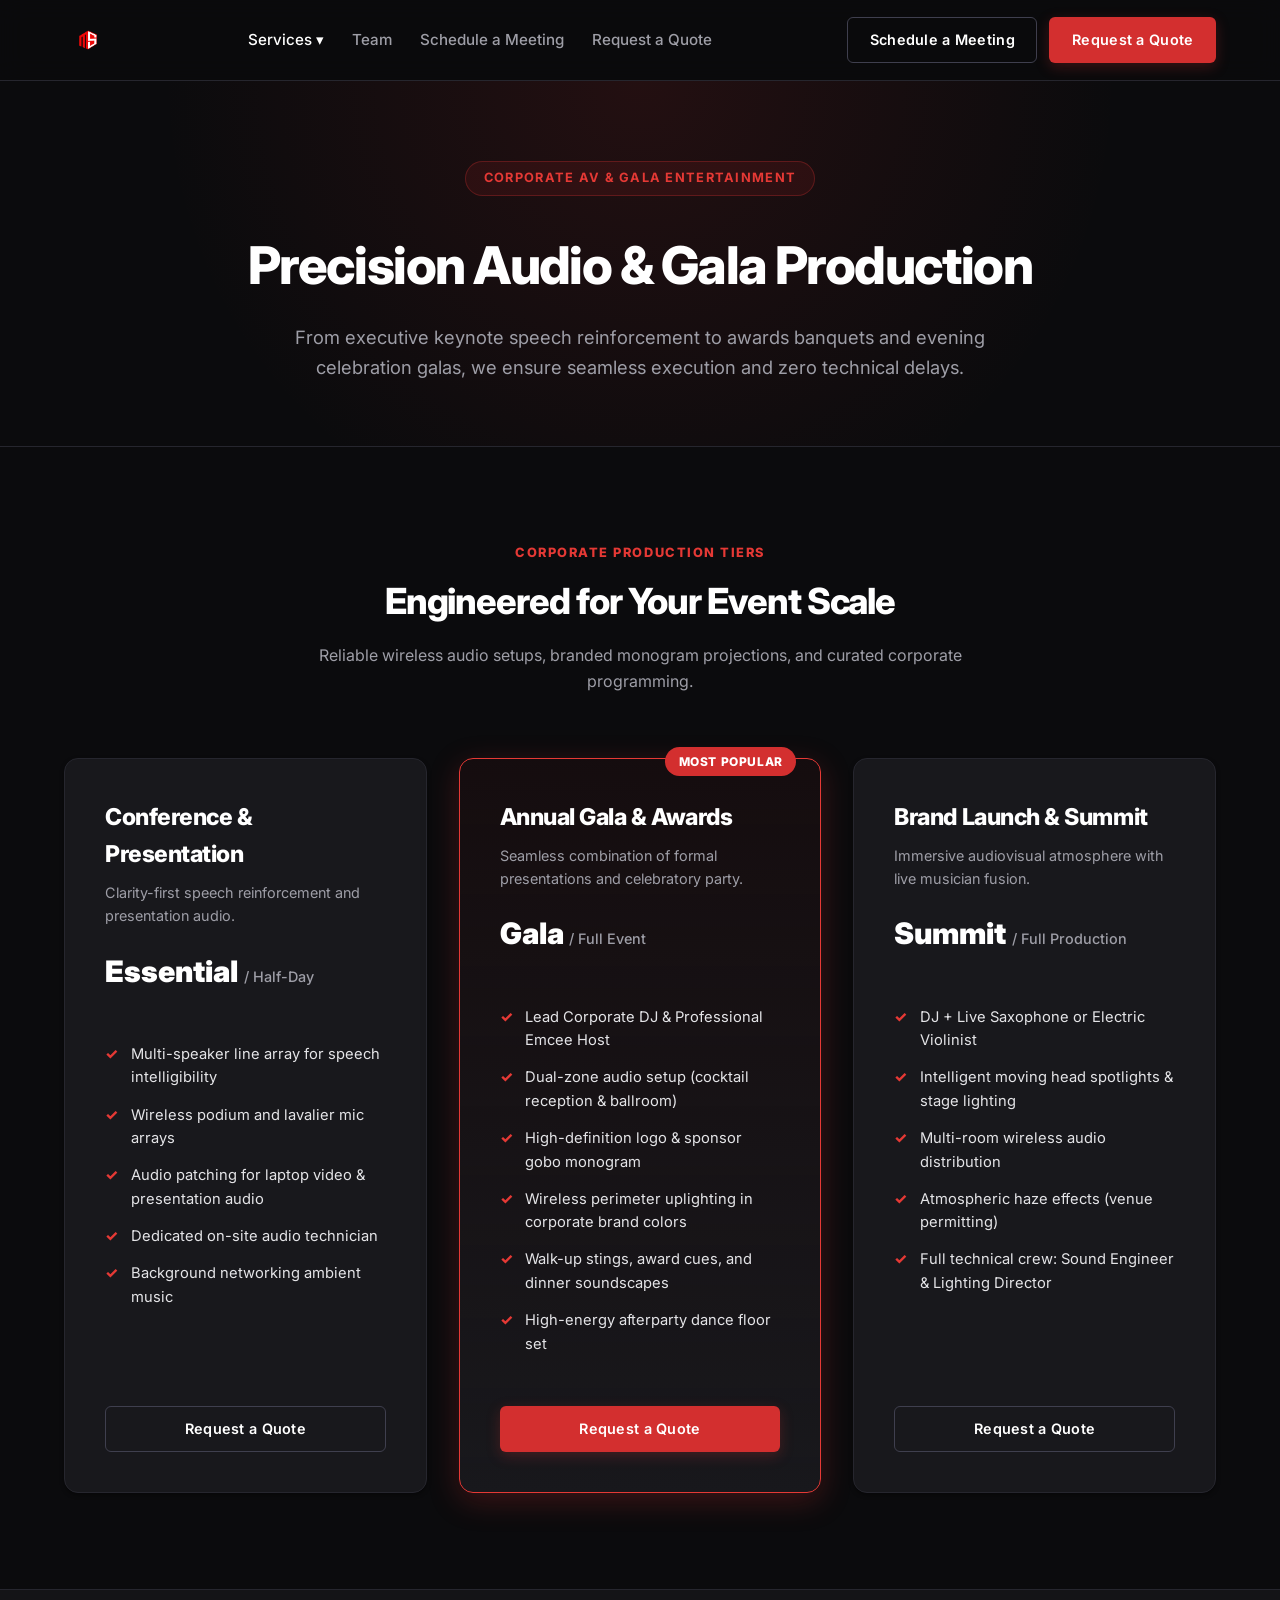
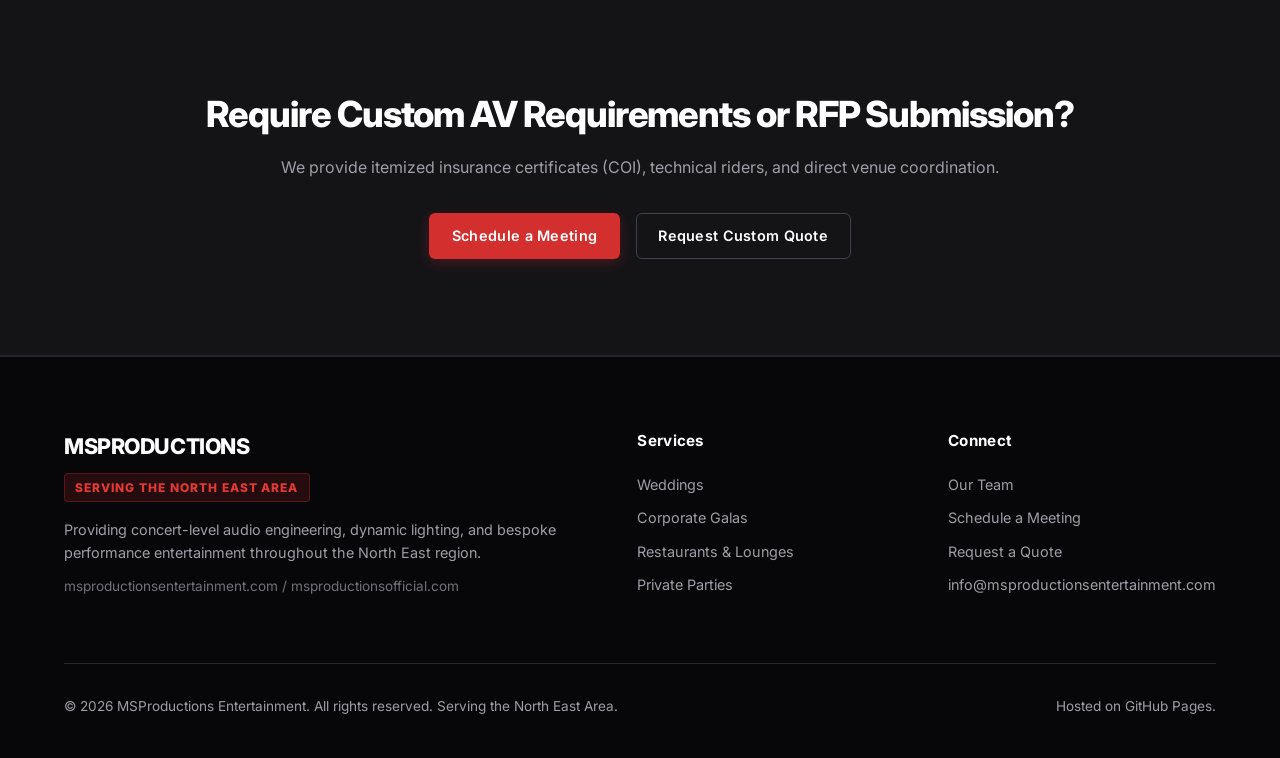
==== corporate.html @ e0e17f8e "Creating files and folders, with initial layout" ====
﻿<!DOCTYPE html>
<html lang="en">
<head>
  <meta charset="UTF-8">
  <meta name="viewport" content="width=device-width, initial-scale=1.0">
  <title>Corporate Galas & AV Production | MSProductions</title>
  <meta name="description" content="Concert audio engineering, podium speech reinforcement, and gala entertainment across the North East area.">
  <link rel="stylesheet" href="styles.css">
  <link rel="icon" type="image/png" href="assets/logoMS.png">
</head>
<body>

  <!-- Global Header -->
  <header class="site-header">
    <div class="container header-container">
      <a href="index.html" class="logo-link">
        <img src="assets/logoMS.png" alt="MSProductions Logo" class="logo-img" onerror="this.style.display='none'; this.nextElementSibling.style.display='inline-block';">
        <span style="display:none; font-weight:900; font-size: 1.35rem; letter-spacing:-0.03em;">MS<span class="accent-text">PRODUCTIONS</span></span>
      </a>

      <button class="mobile-toggle" id="mobile-toggle" aria-label="Toggle navigation">
        <span></span>
        <span></span>
        <span></span>
      </button>

      <ul class="nav-menu" id="nav-menu">
        <li class="nav-item has-dropdown">
          <a href="#" class="nav-link active">Services ▾</a>
          <ul class="dropdown-menu">
            <li><a href="weddings.html">Weddings</a></li>
            <li><a href="corporate.html">Corporate Galas</a></li>
            <li><a href="restaurants.html">Restaurants & Venues</a></li>
            <li><a href="parties.html">Private Parties</a></li>
          </ul>
        </li>
        <li class="nav-item"><a href="team.html" class="nav-link">Team</a></li>
        <li class="nav-item"><a href="schedule.html" class="nav-link">Schedule a Meeting</a></li>
        <li class="nav-item"><a href="quote.html" class="nav-link">Request a Quote</a></li>
      </ul>

      <div class="header-actions">
        <a href="schedule.html" class="btn btn-outline">Schedule a Meeting</a>
        <a href="quote.html" class="btn btn-primary">Request a Quote</a>
      </div>
    </div>
  </header>

  <main>
    <!-- Page Hero -->
    <section class="page-hero">
      <div class="container">
        <span class="hero-tagline">Corporate AV & Gala Entertainment</span>
        <h1 class="page-hero-title">Precision Audio & <span class="highlight">Gala Production</span></h1>
        <p class="page-hero-desc">From executive keynote speech reinforcement to awards banquets and evening celebration galas, we ensure seamless execution and zero technical delays.</p>
      </div>
    </section>

    <!-- Packages Grid -->
    <section class="section">
      <div class="container">
        <div class="section-header">
          <div class="section-subtitle">Corporate Production Tiers</div>
          <h2 class="section-title">Engineered for Your Event Scale</h2>
          <p class="section-desc">Reliable wireless audio setups, branded monogram projections, and curated corporate programming.</p>
        </div>

        <div class="pricing-grid">
          <!-- Package 1 -->
          <div class="pricing-card">
            <div class="pricing-header">
              <h3 class="package-name">Conference & Presentation</h3>
              <p class="package-desc">Clarity-first speech reinforcement and presentation audio.</p>
              <div class="package-price">Essential <span>/ Half-Day</span></div>
            </div>
            <ul class="package-features">
              <li>Multi-speaker line array for speech intelligibility</li>
              <li>Wireless podium and lavalier mic arrays</li>
              <li>Audio patching for laptop video & presentation audio</li>
              <li>Dedicated on-site audio technician</li>
              <li>Background networking ambient music</li>
            </ul>
            <a href="quote.html?package=corporate-conference" class="btn btn-outline btn-block">Request a Quote</a>
          </div>

          <!-- Package 2: Featured -->
          <div class="pricing-card featured">
            <div class="badge-featured">Most Popular</div>
            <div class="pricing-header">
              <h3 class="package-name">Annual Gala & Awards</h3>
              <p class="package-desc">Seamless combination of formal presentations and celebratory party.</p>
              <div class="package-price">Gala <span>/ Full Event</span></div>
            </div>
            <ul class="package-features">
              <li>Lead Corporate DJ & Professional Emcee Host</li>
              <li>Dual-zone audio setup (cocktail reception & ballroom)</li>
              <li>High-definition logo & sponsor gobo monogram</li>
              <li>Wireless perimeter uplighting in corporate brand colors</li>
              <li>Walk-up stings, award cues, and dinner soundscapes</li>
              <li>High-energy afterparty dance floor set</li>
            </ul>
            <a href="quote.html?package=corporate-gala" class="btn btn-primary btn-block">Request a Quote</a>
          </div>

          <!-- Package 3 -->
          <div class="pricing-card">
            <div class="pricing-header">
              <h3 class="package-name">Brand Launch & Summit</h3>
              <p class="package-desc">Immersive audiovisual atmosphere with live musician fusion.</p>
              <div class="package-price">Summit <span>/ Full Production</span></div>
            </div>
            <ul class="package-features">
              <li>DJ + Live Saxophone or Electric Violinist</li>
              <li>Intelligent moving head spotlights & stage lighting</li>
              <li>Multi-room wireless audio distribution</li>
              <li>Atmospheric haze effects (venue permitting)</li>
              <li>Full technical crew: Sound Engineer & Lighting Director</li>
            </ul>
            <a href="quote.html?package=corporate-summit" class="btn btn-outline btn-block">Request a Quote</a>
          </div>
        </div>
      </div>
    </section>

    <!-- Bottom CTA -->
    <section class="section section-alt" style="text-align: center;">
      <div class="container">
        <h2 class="section-title">Require Custom AV Requirements or RFP Submission?</h2>
        <p class="section-desc" style="margin-bottom: 2rem;">We provide itemized insurance certificates (COI), technical riders, and direct venue coordination.</p>
        <a href="schedule.html" class="btn btn-primary" style="margin-right: 0.75rem;">Schedule a Meeting</a>
        <a href="quote.html" class="btn btn-outline">Request Custom Quote</a>
      </div>
    </section>
  </main>

  <!-- Global Footer -->
  <footer class="site-footer">
    <div class="container">
      <div class="footer-grid">
        <div class="footer-brand">
          <h3>MSPRODUCTIONS</h3>
          <span class="region-tag">Serving the North East Area</span>
          <p>Providing concert-level audio engineering, dynamic lighting, and bespoke performance entertainment throughout the North East region.</p>
          <p style="margin-top: 0.75rem; font-size: 0.85rem; color: #71717a;">msproductionsentertainment.com / msproductionsofficial.com</p>
        </div>
        <div class="footer-col">
          <h4>Services</h4>
          <ul class="footer-links">
            <li><a href="weddings.html">Weddings</a></li>
            <li><a href="corporate.html">Corporate Galas</a></li>
            <li><a href="restaurants.html">Restaurants & Lounges</a></li>
            <li><a href="parties.html">Private Parties</a></li>
          </ul>
        </div>
        <div class="footer-col">
          <h4>Connect</h4>
          <ul class="footer-links">
            <li><a href="team.html">Our Team</a></li>
            <li><a href="schedule.html">Schedule a Meeting</a></li>
            <li><a href="quote.html">Request a Quote</a></li>
            <li><a href="mailto:info@msproductionsentertainment.com">info@msproductionsentertainment.com</a></li>
          </ul>
        </div>
      </div>
      <div class="footer-bottom">
        <p>&copy; <span id="current-year"></span> MSProductions Entertainment. All rights reserved. Serving the North East Area.</p>
        <p>Hosted on GitHub Pages.</p>
      </div>
    </div>
  </footer>

  <script src="main.js"></script>
</body>
</html>
---- styles.css ----
﻿@import url('https://fonts.googleapis.com/css2?family=Inter:wght@300;400;500;600;700;800;900&display=swap');

:root {
  --font-main: 'Inter', -apple-system, BlinkMacSystemFont, 'Segoe UI', Roboto, 'Helvetica Neue', Arial, sans-serif;
  --bg-color: #0b0b0d;
  --bg-surface: #141417;
  --bg-surface-alt: #1a1a20;
  --bg-card: #18181c;
  --border-color: #26262e;
  --border-color-hover: #3f3f4e;
  
  --text-main: #ffffff;
  --text-muted: #9e9ea7;
  --text-dim: #71717a;

  --red-primary: #d32f2f;
  --red-hover: #b71c1c;
  --red-accent: #e53935;
  --red-glow: rgba(211, 47, 47, 0.25);

  --shadow-sm: 0 2px 4px rgba(0, 0, 0, 0.4);
  --shadow-md: 0 4px 12px rgba(0, 0, 0, 0.5);
  --shadow-lg: 0 12px 30px rgba(0, 0, 0, 0.7);

  --radius-sm: 6px;
  --radius-md: 10px;
  --radius-lg: 14px;
  --max-width: 1200px;
  --transition: all 0.2s cubic-bezier(0.16, 1, 0.3, 1);
}

* {
  box-sizing: border-box;
  margin: 0;
  padding: 0;
}

body {
  font-family: var(--font-main);
  background-color: var(--bg-color);
  color: var(--text-main);
  line-height: 1.6;
  -webkit-font-smoothing: antialiased;
  min-height: 100vh;
  display: flex;
  flex-direction: column;
}

main {
  flex: 1;
}

a {
  color: inherit;
  text-decoration: none;
}

img {
  max-width: 100%;
  display: block;
}

.container {
  max-width: var(--max-width);
  margin: 0 auto;
  padding: 0 1.5rem;
}

/* Header & Nav */
.site-header {
  position: sticky;
  top: 0;
  z-index: 1000;
  background-color: rgba(11, 11, 13, 0.92);
  backdrop-filter: blur(12px);
  border-bottom: 1px solid var(--border-color);
}

.header-container {
  display: flex;
  align-items: center;
  justify-content: space-between;
  height: 80px;
}

.logo-link {
  display: flex;
  align-items: center;
  gap: 0.75rem;
  font-weight: 800;
  font-size: 1.25rem;
  letter-spacing: -0.03em;
  color: #ffffff;
}

.logo-link .accent-text {
  color: var(--red-accent);
}

.logo-img {
  height: 48px;
  width: auto;
  object-fit: contain;
}

.nav-menu {
  display: flex;
  align-items: center;
  gap: 1.75rem;
  list-style: none;
}

.nav-item {
  position: relative;
}

.nav-link {
  font-weight: 500;
  font-size: 0.95rem;
  color: var(--text-muted);
  transition: var(--transition);
  display: inline-flex;
  align-items: center;
  gap: 0.3rem;
  padding: 0.5rem 0;
}

.nav-link:hover,
.nav-link.active {
  color: #ffffff;
}

/* Dropdown */
.dropdown-menu {
  display: none;
  position: absolute;
  top: 100%;
  left: 0;
  min-width: 230px;
  background-color: var(--bg-surface);
  border: 1px solid var(--border-color);
  border-radius: var(--radius-sm);
  box-shadow: var(--shadow-lg);
  list-style: none;
  padding: 0.5rem 0;
  z-index: 1100;
}

.dropdown-menu li a {
  display: block;
  padding: 0.65rem 1.25rem;
  color: var(--text-muted);
  font-size: 0.9rem;
  font-weight: 500;
  transition: var(--transition);
}

.dropdown-menu li a:hover {
  background-color: var(--bg-surface-alt);
  color: #ffffff;
  padding-left: 1.5rem;
}

.nav-item.has-dropdown:hover .dropdown-menu {
  display: block;
}

.header-actions {
  display: flex;
  align-items: center;
  gap: 0.75rem;
}

/* Buttons */
.btn {
  display: inline-flex;
  align-items: center;
  justify-content: center;
  font-weight: 600;
  font-size: 0.9rem;
  letter-spacing: 0.02em;
  padding: 0.65rem 1.35rem;
  border-radius: var(--radius-sm);
  transition: var(--transition);
  cursor: pointer;
  border: 1px solid transparent;
  white-space: nowrap;
}

.btn-primary {
  background-color: var(--red-primary);
  color: #ffffff;
  box-shadow: 0 4px 14px var(--red-glow);
}

.btn-primary:hover {
  background-color: var(--red-hover);
  box-shadow: 0 6px 20px rgba(211, 47, 47, 0.4);
  transform: translateY(-1px);
}

.btn-outline {
  border-color: var(--border-color-hover);
  color: #ffffff;
  background-color: transparent;
}

.btn-outline:hover {
  border-color: #ffffff;
  background-color: rgba(255, 255, 255, 0.05);
}

.btn-block {
  width: 100%;
}

.mobile-toggle {
  display: none;
  background: none;
  border: none;
  cursor: pointer;
  padding: 0.5rem;
}

.mobile-toggle span {
  display: block;
  width: 24px;
  height: 2px;
  background-color: #ffffff;
  margin: 5px 0;
  transition: var(--transition);
}

/* Hero Section */
.hero {
  padding: 6.5rem 0 5.5rem;
  text-align: center;
  position: relative;
  background: radial-gradient(circle at center top, rgba(211, 47, 47, 0.15) 0%, transparent 70%);
  border-bottom: 1px solid var(--border-color);
}

.hero-tagline {
  display: inline-block;
  font-size: 0.8rem;
  font-weight: 700;
  text-transform: uppercase;
  letter-spacing: 0.1em;
  color: var(--red-accent);
  background-color: rgba(211, 47, 47, 0.1);
  padding: 0.4rem 1.1rem;
  border-radius: 9999px;
  border: 1px solid rgba(211, 47, 47, 0.3);
  margin-bottom: 1.75rem;
}

.hero-title {
  font-size: clamp(2.5rem, 5.5vw, 4rem);
  font-weight: 900;
  line-height: 1.1;
  letter-spacing: -0.04em;
  max-width: 950px;
  margin: 0 auto 1.5rem;
}

.hero-title .highlight {
  color: var(--red-accent);
}

.hero-description {
  max-width: 700px;
  margin: 0 auto 2.5rem;
  font-size: 1.15rem;
  color: var(--text-muted);
}

.hero-actions {
  display: flex;
  justify-content: center;
  gap: 1.25rem;
}

/* Page Banner */
.page-hero {
  padding: 5rem 0 4rem;
  text-align: center;
  border-bottom: 1px solid var(--border-color);
  background: radial-gradient(circle at center top, rgba(211, 47, 47, 0.12) 0%, transparent 65%);
}

.page-hero-title {
  font-size: clamp(2.25rem, 4.5vw, 3.25rem);
  font-weight: 800;
  letter-spacing: -0.03em;
  margin-bottom: 1rem;
}

.page-hero-desc {
  max-width: 700px;
  margin: 0 auto;
  font-size: 1.15rem;
  color: var(--text-muted);
}

/* Section Common */
.section {
  padding: 6rem 0;
}

.section-alt {
  background-color: var(--bg-surface);
  border-top: 1px solid var(--border-color);
  border-bottom: 1px solid var(--border-color);
}

.section-header {
  text-align: center;
  max-width: 680px;
  margin: 0 auto 4rem;
}

.section-subtitle {
  font-size: 0.8rem;
  font-weight: 800;
  text-transform: uppercase;
  letter-spacing: 0.12em;
  color: var(--red-accent);
  margin-bottom: 0.6rem;
}

.section-title {
  font-size: 2.25rem;
  font-weight: 800;
  letter-spacing: -0.03em;
  margin-bottom: 0.75rem;
}

.section-desc {
  color: var(--text-muted);
  font-size: 1rem;
}

/* Event Service Grid (Cards) */
.services-grid {
  display: grid;
  grid-template-columns: repeat(auto-fit, minmax(280px, 1fr));
  gap: 2rem;
}

.service-card {
  background: var(--bg-card);
  border: 1px solid var(--border-color);
  border-radius: var(--radius-lg);
  overflow: hidden;
  box-shadow: var(--shadow-sm);
  transition: var(--transition);
  display: flex;
  flex-direction: column;
}

.service-card:hover {
  transform: translateY(-6px);
  border-color: var(--red-accent);
  box-shadow: 0 10px 25px rgba(211, 47, 47, 0.2);
}

.service-img-wrapper {
  position: relative;
  width: 100%;
  height: 220px;
  background-color: #1a1a22;
  overflow: hidden;
}

.service-img {
  width: 100%;
  height: 100%;
  object-fit: cover;
  transition: transform 0.5s ease;
  filter: brightness(0.9);
}

.service-card:hover .service-img {
  transform: scale(1.06);
  filter: brightness(1.05);
}

.service-content {
  padding: 1.75rem;
  display: flex;
  flex-direction: column;
  flex-grow: 1;
}

.service-title {
  font-size: 1.25rem;
  font-weight: 700;
  margin-bottom: 0.5rem;
  display: flex;
  align-items: center;
  justify-content: space-between;
}

.service-title .arrow {
  color: var(--red-accent);
  font-size: 1.1rem;
  transition: transform 0.2s;
}

.service-card:hover .service-title .arrow {
  transform: translateX(4px);
}

.service-desc {
  color: var(--text-muted);
  font-size: 0.92rem;
  line-height: 1.55;
}

/* Overview / Capabilities 5-Pillar Grid */
.capabilities-grid {
  display: grid;
  grid-template-columns: repeat(auto-fit, minmax(220px, 1fr));
  gap: 1.5rem;
}

.capability-card {
  background: var(--bg-card);
  border: 1px solid var(--border-color);
  border-radius: var(--radius-md);
  padding: 2rem 1.5rem;
  transition: var(--transition);
}

.capability-card:hover {
  border-color: var(--border-color-hover);
  background: var(--bg-surface-alt);
}

.capability-icon {
  width: 46px;
  height: 46px;
  border-radius: var(--radius-sm);
  background: rgba(211, 47, 47, 0.12);
  border: 1px solid rgba(211, 47, 47, 0.3);
  color: var(--red-accent);
  display: flex;
  align-items: center;
  justify-content: center;
  margin-bottom: 1.25rem;
  font-size: 1.3rem;
}

.capability-title {
  font-size: 1.15rem;
  font-weight: 700;
  margin-bottom: 0.5rem;
}

.capability-desc {
  color: var(--text-muted);
  font-size: 0.88rem;
  line-height: 1.5;
}

/* Package Pricing Cards */
.pricing-grid {
  display: grid;
  grid-template-columns: repeat(auto-fit, minmax(320px, 1fr));
  gap: 2rem;
  align-items: stretch;
}

.pricing-card {
  background: var(--bg-card);
  border: 1px solid var(--border-color);
  border-radius: var(--radius-lg);
  padding: 2.5rem;
  box-shadow: var(--shadow-sm);
  display: flex;
  flex-direction: column;
  position: relative;
  transition: var(--transition);
}

.pricing-card:hover {
  box-shadow: var(--shadow-md);
  border-color: var(--border-color-hover);
}

.pricing-card.featured {
  border-color: var(--red-accent);
  box-shadow: 0 8px 30px rgba(211, 47, 47, 0.25);
  background: linear-gradient(180deg, rgba(211, 47, 47, 0.05) 0%, var(--bg-card) 100%);
}

.badge-featured {
  position: absolute;
  top: -12px;
  right: 24px;
  background-color: var(--red-primary);
  color: #fff;
  font-size: 0.75rem;
  font-weight: 800;
  letter-spacing: 0.05em;
  padding: 0.3rem 0.85rem;
  border-radius: 9999px;
  text-transform: uppercase;
}

.pricing-header {
  margin-bottom: 1.75rem;
}

.package-name {
  font-size: 1.45rem;
  font-weight: 800;
  letter-spacing: -0.02em;
  margin-bottom: 0.5rem;
}

.package-desc {
  color: var(--text-muted);
  font-size: 0.9rem;
}

.package-price {
  font-size: 1.85rem;
  font-weight: 900;
  margin: 1.25rem 0;
  display: flex;
  align-items: baseline;
  color: #ffffff;
}

.package-price span {
  font-size: 0.9rem;
  font-weight: 500;
  color: var(--text-muted);
  margin-left: 0.35rem;
}

.package-features {
  list-style: none;
  margin-bottom: 2.25rem;
  flex-grow: 1;
}

.package-features li {
  position: relative;
  padding-left: 1.6rem;
  margin-bottom: 0.85rem;
  font-size: 0.92rem;
  color: #e4e4e7;
}

.package-features li::before {
  content: "✓";
  position: absolute;
  left: 0;
  color: var(--red-accent);
  font-weight: 800;
}

/* Team Grid */
.team-grid {
  display: grid;
  grid-template-columns: repeat(auto-fit, minmax(260px, 1fr));
  gap: 2rem;
}

.team-card {
  background: var(--bg-card);
  border: 1px solid var(--border-color);
  border-radius: var(--radius-lg);
  overflow: hidden;
  box-shadow: var(--shadow-sm);
  transition: var(--transition);
}

.team-card:hover {
  transform: translateY(-5px);
  border-color: var(--red-accent);
}

.team-photo-wrap {
  width: 100%;
  height: 280px;
  background-color: #1a1a22;
  overflow: hidden;
}

.team-photo {
  width: 100%;
  height: 100%;
  object-fit: cover;
  filter: grayscale(20%);
  transition: transform 0.4s ease, filter 0.4s ease;
}

.team-card:hover .team-photo {
  filter: grayscale(0%);
  transform: scale(1.04);
}

.team-info {
  padding: 1.5rem;
}

.team-name {
  font-size: 1.2rem;
  font-weight: 800;
  letter-spacing: -0.02em;
  margin-bottom: 0.25rem;
}

.team-role {
  color: var(--red-accent);
  font-size: 0.85rem;
  font-weight: 700;
  text-transform: uppercase;
  letter-spacing: 0.05em;
  margin-bottom: 0.75rem;
}

.team-bio {
  color: var(--text-muted);
  font-size: 0.88rem;
  line-height: 1.5;
}

/* Quote Form Container */
.form-container {
  max-width: 740px;
  margin: 0 auto;
  background: var(--bg-card);
  border: 1px solid var(--border-color);
  border-radius: var(--radius-lg);
  padding: 2.75rem;
  box-shadow: var(--shadow-lg);
}

.form-grid {
  display: grid;
  grid-template-columns: repeat(2, 1fr);
  gap: 1.25rem;
}

.form-group {
  display: flex;
  flex-direction: column;
}

.form-group.full-width {
  grid-column: span 2;
}

.form-label {
  font-size: 0.85rem;
  font-weight: 600;
  margin-bottom: 0.4rem;
  color: #e4e4e7;
}

.form-input,
.form-select,
.form-textarea {
  width: 100%;
  padding: 0.75rem 0.95rem;
  border: 1px solid var(--border-color);
  border-radius: var(--radius-sm);
  font-family: inherit;
  font-size: 0.95rem;
  color: #ffffff;
  background-color: var(--bg-surface);
  transition: var(--transition);
}

.form-input:focus,
.form-select:focus,
.form-textarea:focus {
  outline: none;
  border-color: var(--red-accent);
  box-shadow: 0 0 0 3px rgba(211, 47, 47, 0.2);
}

.form-textarea {
  resize: vertical;
  min-height: 120px;
}

.form-error {
  display: none;
  margin-top: 0.4rem;
  font-size: 0.82rem;
  color: #f87171;
}

.form-error.visible {
  display: block;
}

.form-status {
  display: none;
  margin-top: 1.25rem;
  padding: 0.85rem 1rem;
  border-radius: var(--radius-sm);
  font-size: 0.92rem;
  text-align: center;
}

.form-status.success {
  display: block;
  background-color: rgba(34, 197, 94, 0.15);
  border: 1px solid rgba(34, 197, 94, 0.3);
  color: #4ade80;
}

.form-status.error {
  display: block;
  background-color: rgba(239, 68, 68, 0.15);
  border: 1px solid rgba(239, 68, 68, 0.3);
  color: #f87171;
}

/* Calendar Schedule Iframe Wrapper */
.calendar-wrapper {
  max-width: 950px;
  margin: 0 auto;
  background: var(--bg-card);
  border: 1px solid var(--border-color);
  border-radius: var(--radius-lg);
  overflow: hidden;
  box-shadow: var(--shadow-lg);
  min-height: 720px;
}

.calendar-iframe {
  width: 100%;
  height: 720px;
  border: 0;
  background-color: #ffffff;
}

/* Footer */
.site-footer {
  background-color: #070709;
  border-top: 1px solid var(--border-color);
  color: var(--text-muted);
  padding: 4.5rem 0 2.5rem;
  font-size: 0.9rem;
  margin-top: auto;
}

.footer-grid {
  display: grid;
  grid-template-columns: 2fr 1fr 1fr;
  gap: 3rem;
  margin-bottom: 3.5rem;
}

.footer-brand h3 {
  color: #ffffff;
  font-size: 1.35rem;
  font-weight: 800;
  letter-spacing: -0.02em;
  margin-bottom: 0.6rem;
}

.region-tag {
  display: inline-block;
  background: rgba(211, 47, 47, 0.15);
  color: var(--red-accent);
  border: 1px solid rgba(211, 47, 47, 0.3);
  font-size: 0.75rem;
  font-weight: 800;
  padding: 0.25rem 0.65rem;
  border-radius: 4px;
  text-transform: uppercase;
  margin-bottom: 1rem;
  letter-spacing: 0.08em;
}

.footer-col h4 {
  color: #ffffff;
  font-size: 0.95rem;
  font-weight: 700;
  letter-spacing: 0.02em;
  margin-bottom: 1.25rem;
}

.footer-links {
  list-style: none;
}

.footer-links li {
  margin-bottom: 0.65rem;
}

.footer-links a:hover {
  color: #ffffff;
}

.footer-bottom {
  border-top: 1px solid var(--border-color);
  padding-top: 2rem;
  display: flex;
  justify-content: space-between;
  align-items: center;
  flex-wrap: wrap;
  gap: 1rem;
  font-size: 0.85rem;
}

/* Responsive */
@media (max-width: 860px) {
  .nav-menu {
    display: none;
    position: absolute;
    top: 80px;
    left: 0;
    width: 100%;
    background-color: var(--bg-surface);
    flex-direction: column;
    padding: 1.5rem;
    border-bottom: 1px solid var(--border-color);
    box-shadow: var(--shadow-lg);
    gap: 1rem;
    align-items: flex-start;
  }

  .nav-menu.active {
    display: flex;
  }

  .dropdown-menu {
    position: static;
    box-shadow: none;
    border: none;
    padding-left: 1rem;
    display: block;
    background: transparent;
  }

  .mobile-toggle {
    display: block;
  }

  .header-actions .btn-outline {
    display: none;
  }

  .form-grid {
    grid-template-columns: 1fr;
  }

  .form-group.full-width {
    grid-column: span 1;
  }

  .footer-grid {
    grid-template-columns: 1fr;
    gap: 2rem;
  }
}
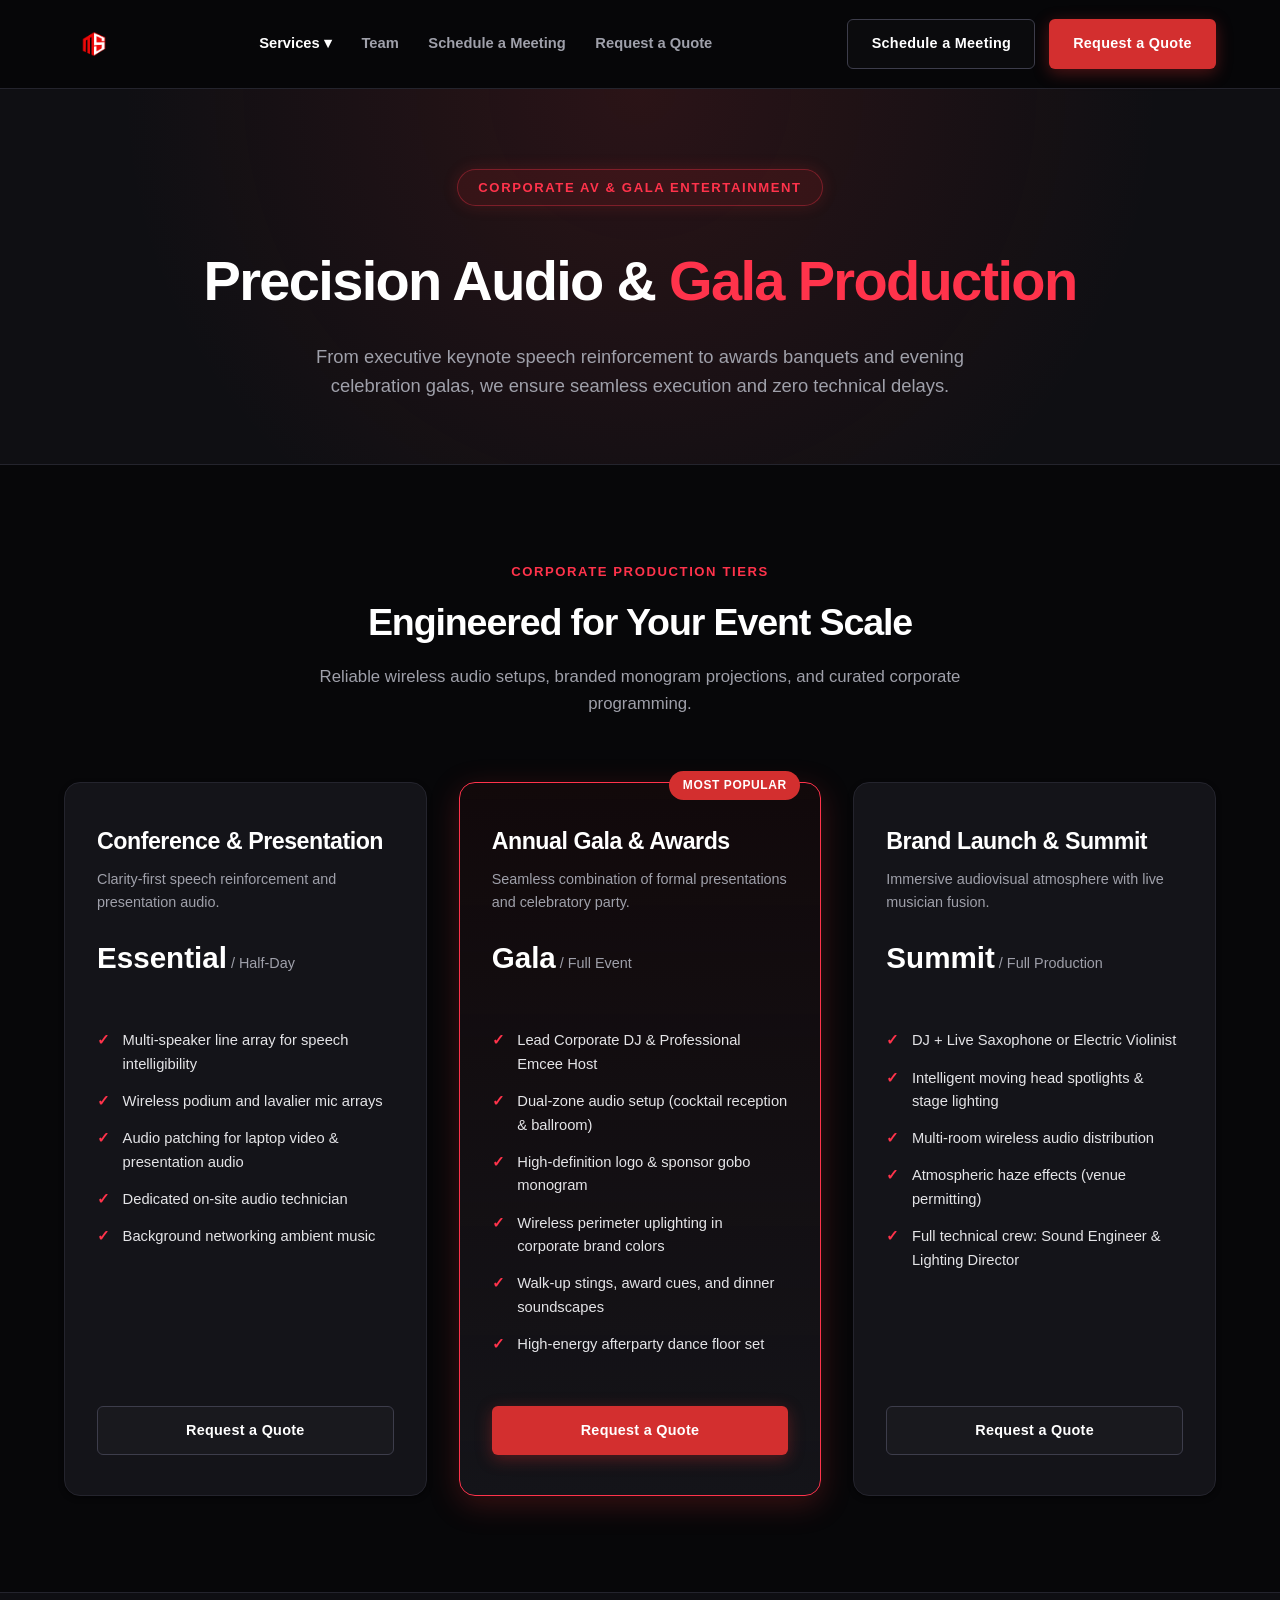
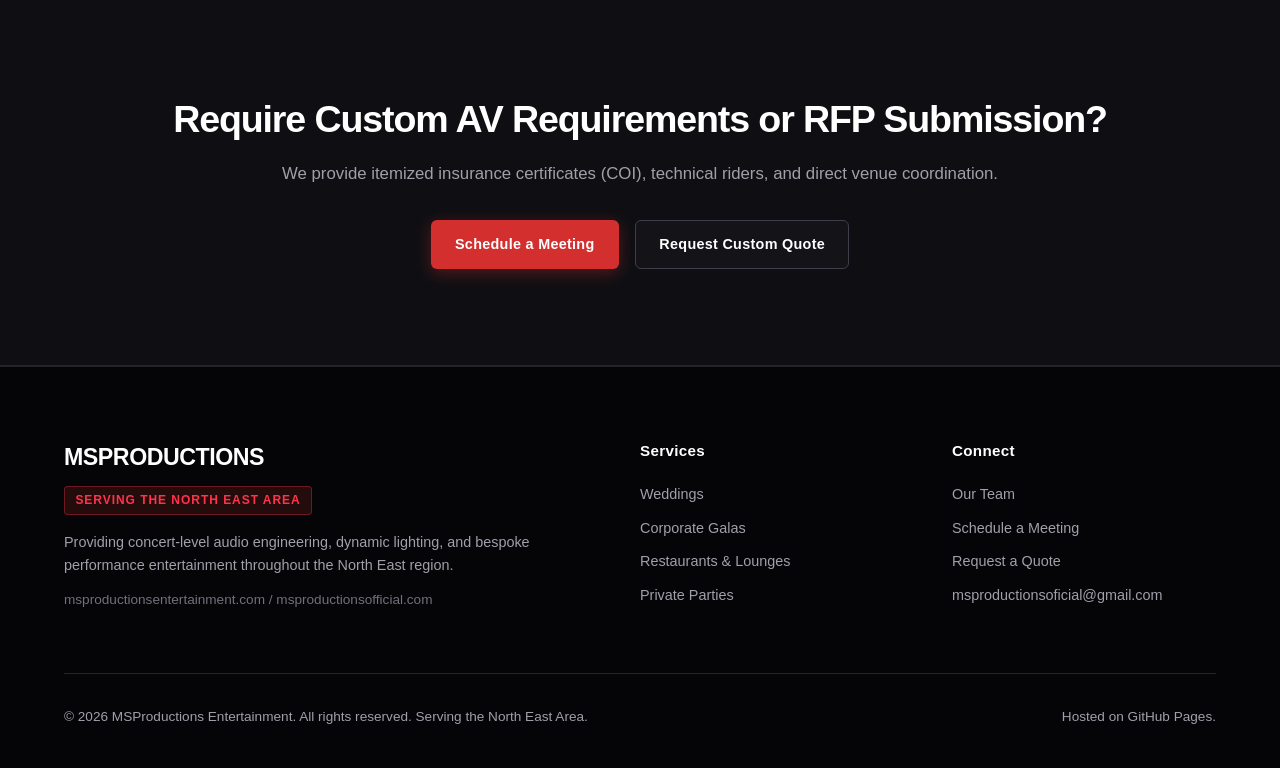
==== commit da5c0708: "Fixing bugs" ====
--- a/corporate.html
+++ b/corporate.html
@@ -1,4 +1,4 @@
-﻿<!DOCTYPE html>
+<!DOCTYPE html>
 <html lang="en">
 <head>
   <meta charset="UTF-8">
@@ -158,7 +158,7 @@
             <li><a href="team.html">Our Team</a></li>
             <li><a href="schedule.html">Schedule a Meeting</a></li>
             <li><a href="quote.html">Request a Quote</a></li>
-            <li><a href="mailto:info@msproductionsentertainment.com">info@msproductionsentertainment.com</a></li>
+            <li><a href="mailto:msproductionsoficial@gmail.com">msproductionsoficial@gmail.com</a></li>
           </ul>
         </div>
       </div>
--- a/styles.css
+++ b/styles.css
@@ -1,32 +1,38 @@
-﻿@import url('https://fonts.googleapis.com/css2?family=Inter:wght@300;400;500;600;700;800;900&display=swap');
-
 :root {
-  --font-main: 'Inter', -apple-system, BlinkMacSystemFont, 'Segoe UI', Roboto, 'Helvetica Neue', Arial, sans-serif;
-  --bg-color: #0b0b0d;
-  --bg-surface: #141417;
-  --bg-surface-alt: #1a1a20;
-  --bg-card: #18181c;
-  --border-color: #26262e;
-  --border-color-hover: #3f3f4e;
+  --font-heading: 'Helvetica', 'Helvetica Neue', Arial, sans-serif;
+  --font-main: 'Helvetica', 'Helvetica Neue', Arial, sans-serif;
+  
+  --bg-color: #070709;
+  --bg-surface: #0f0f13;
+  --bg-surface-alt: #16161c;
+  --bg-card: #141419;
+  --border-color: #24242d;
+  --border-color-hover: #3d3d4b;
   
   --text-main: #ffffff;
-  --text-muted: #9e9ea7;
-  --text-dim: #71717a;
+  --text-muted: #9fa0aa;
+  --text-dim: #6d6e79;
 
   --red-primary: #d32f2f;
   --red-hover: #b71c1c;
-  --red-accent: #e53935;
-  --red-glow: rgba(211, 47, 47, 0.25);
-
-  --shadow-sm: 0 2px 4px rgba(0, 0, 0, 0.4);
-  --shadow-md: 0 4px 12px rgba(0, 0, 0, 0.5);
-  --shadow-lg: 0 12px 30px rgba(0, 0, 0, 0.7);
+  --red-accent: #ff334b;
+  --red-glow: rgba(211, 47, 47, 0.35);
+
+  --shadow-sm: 0 2px 5px rgba(0, 0, 0, 0.5);
+  --shadow-md: 0 6px 16px rgba(0, 0, 0, 0.6);
+  --shadow-lg: 0 16px 36px rgba(0, 0, 0, 0.8);
 
   --radius-sm: 6px;
   --radius-md: 10px;
-  --radius-lg: 14px;
+  --radius-lg: 16px;
   --max-width: 1200px;
-  --transition: all 0.2s cubic-bezier(0.16, 1, 0.3, 1);
+  --transition: all 0.25s cubic-bezier(0.16, 1, 0.3, 1);
+}
+
+html, body {
+  overflow-x: hidden;
+  max-width: 100vw;
+  width: 100%;
 }
 
 * {
@@ -50,6 +56,11 @@
   flex: 1;
 }
 
+h1, h2, h3, .hero-title, .page-hero-title, .package-name, .table-heading {
+  font-family: var(--font-heading);
+  letter-spacing: -0.02em;
+}
+
 a {
   color: inherit;
   text-decoration: none;
@@ -66,13 +77,13 @@
   padding: 0 1.5rem;
 }
 
-/* Header & Nav */
+/* Header & Navbar (Logo height: 58px-62px) */
 .site-header {
   position: sticky;
   top: 0;
   z-index: 1000;
-  background-color: rgba(11, 11, 13, 0.92);
-  backdrop-filter: blur(12px);
+  background-color: rgba(7, 7, 9, 0.94);
+  backdrop-filter: blur(14px);
   border-bottom: 1px solid var(--border-color);
 }
 
@@ -80,15 +91,16 @@
   display: flex;
   align-items: center;
   justify-content: space-between;
-  height: 80px;
+  height: 88px;
 }
 
 .logo-link {
   display: flex;
   align-items: center;
-  gap: 0.75rem;
-  font-weight: 800;
-  font-size: 1.25rem;
+  gap: 0.85rem;
+  font-family: var(--font-heading);
+  font-weight: 900;
+  font-size: 1.4rem;
   letter-spacing: -0.03em;
   color: #ffffff;
 }
@@ -98,7 +110,8 @@
 }
 
 .logo-img {
-  height: 48px;
+  height: 60px;
+  max-height: 62px;
   width: auto;
   object-fit: contain;
 }
@@ -106,7 +119,7 @@
 .nav-menu {
   display: flex;
   align-items: center;
-  gap: 1.75rem;
+  gap: 1.85rem;
   list-style: none;
 }
 
@@ -115,13 +128,13 @@
 }
 
 .nav-link {
-  font-weight: 500;
-  font-size: 0.95rem;
+  font-weight: 600;
+  font-size: 0.92rem;
   color: var(--text-muted);
   transition: var(--transition);
   display: inline-flex;
   align-items: center;
-  gap: 0.3rem;
+  gap: 0.35rem;
   padding: 0.5rem 0;
 }
 
@@ -136,7 +149,7 @@
   position: absolute;
   top: 100%;
   left: 0;
-  min-width: 230px;
+  min-width: 235px;
   background-color: var(--bg-surface);
   border: 1px solid var(--border-color);
   border-radius: var(--radius-sm);
@@ -148,7 +161,7 @@
 
 .dropdown-menu li a {
   display: block;
-  padding: 0.65rem 1.25rem;
+  padding: 0.7rem 1.25rem;
   color: var(--text-muted);
   font-size: 0.9rem;
   font-weight: 500;
@@ -168,7 +181,7 @@
 .header-actions {
   display: flex;
   align-items: center;
-  gap: 0.75rem;
+  gap: 0.85rem;
 }
 
 /* Buttons */
@@ -176,10 +189,11 @@
   display: inline-flex;
   align-items: center;
   justify-content: center;
-  font-weight: 600;
+  font-weight: 700;
   font-size: 0.9rem;
   letter-spacing: 0.02em;
-  padding: 0.65rem 1.35rem;
+  padding: 0.75rem 1.45rem;
+  min-height: 44px;
   border-radius: var(--radius-sm);
   transition: var(--transition);
   cursor: pointer;
@@ -190,24 +204,31 @@
 .btn-primary {
   background-color: var(--red-primary);
   color: #ffffff;
-  box-shadow: 0 4px 14px var(--red-glow);
+  box-shadow: 0 4px 16px var(--red-glow);
 }
 
 .btn-primary:hover {
   background-color: var(--red-hover);
-  box-shadow: 0 6px 20px rgba(211, 47, 47, 0.4);
-  transform: translateY(-1px);
+  box-shadow: 0 6px 22px rgba(211, 47, 47, 0.5);
+  transform: translateY(-2px);
 }
 
 .btn-outline {
   border-color: var(--border-color-hover);
   color: #ffffff;
-  background-color: transparent;
+  background-color: rgba(255, 255, 255, 0.02);
 }
 
 .btn-outline:hover {
   border-color: #ffffff;
-  background-color: rgba(255, 255, 255, 0.05);
+  background-color: rgba(255, 255, 255, 0.08);
+  transform: translateY(-2px);
+}
+
+.btn-sm {
+  padding: 0.5rem 1rem;
+  font-size: 0.85rem;
+  min-height: 38px;
 }
 
 .btn-block {
@@ -219,90 +240,159 @@
   background: none;
   border: none;
   cursor: pointer;
-  padding: 0.5rem;
+  padding: 8px;
+  width: 44px;
+  height: 44px;
+  min-height: 44px;
+  min-width: 44px;
+  touch-action: manipulation;
+  -webkit-tap-highlight-color: transparent;
 }
 
 .mobile-toggle span {
   display: block;
-  width: 24px;
-  height: 2px;
+  width: 26px;
+  height: 2.5px;
   background-color: #ffffff;
-  margin: 5px 0;
-  transition: var(--transition);
-}
-
-/* Hero Section */
+  margin: 5px auto;
+  transition: transform 0.25s ease, opacity 0.2s ease;
+  border-radius: 2px;
+}
+
+.mobile-toggle.active span:nth-child(1) {
+  transform: translateY(7.5px) rotate(45deg);
+}
+
+.mobile-toggle.active span:nth-child(2) {
+  opacity: 0;
+}
+
+.mobile-toggle.active span:nth-child(3) {
+  transform: translateY(-7.5px) rotate(-45deg);
+}
+
+/* Immersive Hero Section */
 .hero {
-  padding: 6.5rem 0 5.5rem;
+  position: relative;
+  min-height: 82vh;
+  display: flex;
+  align-items: center;
+  justify-content: center;
   text-align: center;
+  overflow: hidden;
+  border-bottom: 1px solid var(--border-color);
+  background-color: #000000;
+}
+
+.hero-media-container {
+  position: absolute;
+  top: 0;
+  left: 0;
+  width: 100%;
+  height: 100%;
+  z-index: 1;
+  overflow: hidden;
+}
+
+.hero-video-bg {
+  width: 100%;
+  height: 100%;
+  object-fit: cover;
+  opacity: 0.38;
+  filter: saturate(1.2) contrast(1.1);
+}
+
+.hero-overlay {
+  position: absolute;
+  top: 0;
+  left: 0;
+  width: 100%;
+  height: 100%;
+  background: radial-gradient(circle at center, rgba(7, 7, 9, 0.5) 0%, rgba(7, 7, 9, 0.92) 80%, #070709 100%),
+              linear-gradient(to bottom, rgba(211, 47, 47, 0.15) 0%, transparent 50%, #070709 100%);
+  z-index: 2;
+}
+
+.hero-content {
   position: relative;
-  background: radial-gradient(circle at center top, rgba(211, 47, 47, 0.15) 0%, transparent 70%);
-  border-bottom: 1px solid var(--border-color);
+  z-index: 3;
+  padding: 5rem 0;
+  max-width: 960px;
 }
 
 .hero-tagline {
   display: inline-block;
-  font-size: 0.8rem;
-  font-weight: 700;
+  font-size: 0.82rem;
+  font-weight: 800;
   text-transform: uppercase;
-  letter-spacing: 0.1em;
+  letter-spacing: 0.12em;
   color: var(--red-accent);
-  background-color: rgba(211, 47, 47, 0.1);
-  padding: 0.4rem 1.1rem;
+  background-color: rgba(211, 47, 47, 0.12);
+  padding: 0.45rem 1.25rem;
   border-radius: 9999px;
-  border: 1px solid rgba(211, 47, 47, 0.3);
-  margin-bottom: 1.75rem;
+  border: 1px solid rgba(255, 51, 75, 0.35);
+  margin-bottom: 1.85rem;
+  box-shadow: 0 0 15px rgba(211, 47, 47, 0.2);
 }
 
 .hero-title {
-  font-size: clamp(2.5rem, 5.5vw, 4rem);
+  font-family: 'Helvetica', 'Helvetica Neue', Arial, sans-serif;
+  font-size: clamp(2.75rem, 6.2vw, 4.8rem);
   font-weight: 900;
-  line-height: 1.1;
+  line-height: 1.05;
   letter-spacing: -0.04em;
-  max-width: 950px;
-  margin: 0 auto 1.5rem;
+  margin-bottom: 1.5rem;
+  text-shadow: 0 4px 20px rgba(0, 0, 0, 0.8);
 }
 
 .hero-title .highlight {
   color: var(--red-accent);
+  background: linear-gradient(135deg, #ff334b 0%, #d32f2f 100%);
+  -webkit-background-clip: text;
+  -webkit-text-fill-color: transparent;
 }
 
 .hero-description {
-  max-width: 700px;
-  margin: 0 auto 2.5rem;
-  font-size: 1.15rem;
-  color: var(--text-muted);
+  max-width: 720px;
+  margin: 0 auto 2.75rem;
+  font-size: 1.2rem;
+  color: #c9cad4;
+  text-shadow: 0 2px 10px rgba(0, 0, 0, 0.8);
 }
 
 .hero-actions {
   display: flex;
   justify-content: center;
-  gap: 1.25rem;
-}
-
-/* Page Banner */
+  gap: 1.35rem;
+}
+
+/* Page Hero */
 .page-hero {
   padding: 5rem 0 4rem;
   text-align: center;
   border-bottom: 1px solid var(--border-color);
-  background: radial-gradient(circle at center top, rgba(211, 47, 47, 0.12) 0%, transparent 65%);
+  background: radial-gradient(circle at center top, rgba(211, 47, 47, 0.14) 0%, transparent 70%), var(--bg-surface);
 }
 
 .page-hero-title {
-  font-size: clamp(2.25rem, 4.5vw, 3.25rem);
-  font-weight: 800;
+  font-size: clamp(2.4rem, 4.8vw, 3.5rem);
+  font-weight: 900;
   letter-spacing: -0.03em;
   margin-bottom: 1rem;
 }
 
+.page-hero-title .highlight {
+  color: var(--red-accent);
+}
+
 .page-hero-desc {
-  max-width: 700px;
+  max-width: 720px;
   margin: 0 auto;
   font-size: 1.15rem;
   color: var(--text-muted);
 }
 
-/* Section Common */
+/* Sections */
 .section {
   padding: 6rem 0;
 }
@@ -315,12 +405,12 @@
 
 .section-header {
   text-align: center;
-  max-width: 680px;
+  max-width: 700px;
   margin: 0 auto 4rem;
 }
 
 .section-subtitle {
-  font-size: 0.8rem;
+  font-size: 0.82rem;
   font-weight: 800;
   text-transform: uppercase;
   letter-spacing: 0.12em;
@@ -329,158 +419,210 @@
 }
 
 .section-title {
-  font-size: 2.25rem;
-  font-weight: 800;
+  font-size: 2.35rem;
+  font-weight: 900;
   letter-spacing: -0.03em;
   margin-bottom: 0.75rem;
 }
 
 .section-desc {
   color: var(--text-muted);
-  font-size: 1rem;
-}
-
-/* Event Service Grid (Cards) */
-.services-grid {
-  display: grid;
-  grid-template-columns: repeat(auto-fit, minmax(280px, 1fr));
-  gap: 2rem;
-}
-
-.service-card {
+  font-size: 1.05rem;
+}
+
+/* Scannable Modern Package Table Layout */
+.pricing-table-container {
   background: var(--bg-card);
   border: 1px solid var(--border-color);
   border-radius: var(--radius-lg);
   overflow: hidden;
-  box-shadow: var(--shadow-sm);
+  box-shadow: var(--shadow-lg);
+  margin-bottom: 3.5rem;
+}
+
+.table-responsive {
+  width: 100%;
+  overflow-x: auto;
+  -webkit-overflow-scrolling: touch;
+}
+
+.pricing-table {
+  width: 100%;
+  border-collapse: collapse;
+  text-align: left;
+  min-width: 760px;
+}
+
+.pricing-table th, 
+.pricing-table td {
+  padding: 1.35rem 1.6rem;
+  border-bottom: 1px solid var(--border-color);
+}
+
+.pricing-table thead th {
+  background-color: var(--bg-surface-alt);
+  font-family: var(--font-heading);
+  font-size: 0.88rem;
+  text-transform: uppercase;
+  letter-spacing: 0.08em;
+  color: var(--text-muted);
+  font-weight: 800;
+}
+
+.pricing-table tbody tr {
   transition: var(--transition);
+}
+
+.pricing-table tbody tr:hover {
+  background-color: rgba(255, 51, 75, 0.04);
+}
+
+.pricing-table tbody tr.featured-row {
+  background-color: rgba(211, 47, 47, 0.07);
+}
+
+.pricing-table tbody tr:last-child td {
+  border-bottom: none;
+}
+
+.pkg-cell-title {
+  font-family: var(--font-heading);
+  font-weight: 800;
+  font-size: 1.25rem;
+  color: #ffffff;
+  display: flex;
+  align-items: center;
+  gap: 0.6rem;
+}
+
+.pkg-tag {
+  font-family: var(--font-main);
+  font-size: 0.7rem;
+  font-weight: 800;
+  text-transform: uppercase;
+  padding: 0.2rem 0.55rem;
+  border-radius: 4px;
+  background-color: var(--red-primary);
+  color: #ffffff;
+  letter-spacing: 0.04em;
+}
+
+.pkg-cell-price {
+  font-family: var(--font-heading);
+  font-size: 1.65rem;
+  font-weight: 900;
+  color: var(--red-accent);
+  white-space: nowrap;
+}
+
+.pkg-cell-price span {
+  font-family: var(--font-main);
+  font-size: 0.8rem;
+  font-weight: 600;
+  color: var(--text-muted);
+}
+
+.inclusions-list {
+  list-style: none;
   display: flex;
   flex-direction: column;
-}
-
-.service-card:hover {
-  transform: translateY(-6px);
-  border-color: var(--red-accent);
-  box-shadow: 0 10px 25px rgba(211, 47, 47, 0.2);
-}
-
-.service-img-wrapper {
+  gap: 0.35rem;
+  font-size: 0.92rem;
+  color: #e1e2ea;
+}
+
+.inclusions-list li {
   position: relative;
-  width: 100%;
-  height: 220px;
-  background-color: #1a1a22;
-  overflow: hidden;
-}
-
-.service-img {
-  width: 100%;
-  height: 100%;
-  object-fit: cover;
-  transition: transform 0.5s ease;
-  filter: brightness(0.9);
-}
-
-.service-card:hover .service-img {
-  transform: scale(1.06);
-  filter: brightness(1.05);
-}
-
-.service-content {
-  padding: 1.75rem;
-  display: flex;
-  flex-direction: column;
-  flex-grow: 1;
-}
-
-.service-title {
-  font-size: 1.25rem;
+  padding-left: 1.3rem;
+}
+
+.inclusions-list li::before {
+  content: "•";
+  position: absolute;
+  left: 0;
+  color: var(--red-accent);
+  font-weight: 900;
+  font-size: 1.1rem;
+  line-height: 1;
+}
+
+.duration-pill {
+  display: inline-block;
+  background: var(--bg-surface-alt);
+  border: 1px solid var(--border-color);
+  padding: 0.25rem 0.65rem;
+  border-radius: 9999px;
+  font-size: 0.8rem;
   font-weight: 700;
-  margin-bottom: 0.5rem;
-  display: flex;
-  align-items: center;
-  justify-content: space-between;
-}
-
-.service-title .arrow {
-  color: var(--red-accent);
-  font-size: 1.1rem;
-  transition: transform 0.2s;
-}
-
-.service-card:hover .service-title .arrow {
-  transform: translateX(4px);
-}
-
-.service-desc {
   color: var(--text-muted);
-  font-size: 0.92rem;
-  line-height: 1.55;
-}
-
-/* Overview / Capabilities 5-Pillar Grid */
-.capabilities-grid {
+}
+
+/* Add-ons Grid */
+.addons-grid {
   display: grid;
-  grid-template-columns: repeat(auto-fit, minmax(220px, 1fr));
+  grid-template-columns: repeat(auto-fit, minmax(320px, 1fr));
   gap: 1.5rem;
 }
 
-.capability-card {
+.addon-card {
   background: var(--bg-card);
   border: 1px solid var(--border-color);
   border-radius: var(--radius-md);
-  padding: 2rem 1.5rem;
+  padding: 1.75rem;
+  display: flex;
+  justify-content: space-between;
+  align-items: center;
   transition: var(--transition);
 }
 
-.capability-card:hover {
-  border-color: var(--border-color-hover);
-  background: var(--bg-surface-alt);
-}
-
-.capability-icon {
-  width: 46px;
-  height: 46px;
-  border-radius: var(--radius-sm);
-  background: rgba(211, 47, 47, 0.12);
-  border: 1px solid rgba(211, 47, 47, 0.3);
+.addon-card:hover {
+  border-color: var(--red-accent);
+  transform: translateY(-3px);
+  box-shadow: var(--shadow-md);
+}
+
+.addon-info h4 {
+  font-family: var(--font-heading);
+  font-size: 1.15rem;
+  font-weight: 800;
+  margin-bottom: 0.35rem;
+}
+
+.addon-info p {
+  color: var(--text-muted);
+  font-size: 0.9rem;
+}
+
+.addon-price {
+  font-family: var(--font-heading);
+  font-size: 1.45rem;
+  font-weight: 900;
   color: var(--red-accent);
-  display: flex;
-  align-items: center;
-  justify-content: center;
-  margin-bottom: 1.25rem;
-  font-size: 1.3rem;
-}
-
-.capability-title {
-  font-size: 1.15rem;
-  font-weight: 700;
-  margin-bottom: 0.5rem;
-}
-
-.capability-desc {
-  color: var(--text-muted);
-  font-size: 0.88rem;
-  line-height: 1.5;
-}
-
-/* Package Pricing Cards */
+  white-space: nowrap;
+  padding-left: 1.5rem;
+}
+
+/* Pricing Grid & Cards (Used in Corporate & Parties) */
 .pricing-grid {
   display: grid;
   grid-template-columns: repeat(auto-fit, minmax(320px, 1fr));
   gap: 2rem;
   align-items: stretch;
+  width: 100%;
 }
 
 .pricing-card {
   background: var(--bg-card);
   border: 1px solid var(--border-color);
   border-radius: var(--radius-lg);
-  padding: 2.5rem;
+  padding: 2.5rem 2rem;
   box-shadow: var(--shadow-sm);
   display: flex;
   flex-direction: column;
   position: relative;
   transition: var(--transition);
+  width: 100%;
+  box-sizing: border-box;
 }
 
 .pricing-card:hover {
@@ -497,7 +639,7 @@
 .badge-featured {
   position: absolute;
   top: -12px;
-  right: 24px;
+  right: 20px;
   background-color: var(--red-primary);
   color: #fff;
   font-size: 0.75rem;
@@ -506,6 +648,7 @@
   padding: 0.3rem 0.85rem;
   border-radius: 9999px;
   text-transform: uppercase;
+  white-space: nowrap;
 }
 
 .pricing-header {
@@ -517,6 +660,7 @@
   font-weight: 800;
   letter-spacing: -0.02em;
   margin-bottom: 0.5rem;
+  word-wrap: break-word;
 }
 
 .package-desc {
@@ -530,6 +674,8 @@
   margin: 1.25rem 0;
   display: flex;
   align-items: baseline;
+  flex-wrap: wrap;
+  gap: 0.25rem;
   color: #ffffff;
 }
 
@@ -537,7 +683,6 @@
   font-size: 0.9rem;
   font-weight: 500;
   color: var(--text-muted);
-  margin-left: 0.35rem;
 }
 
 .package-features {
@@ -552,6 +697,7 @@
   margin-bottom: 0.85rem;
   font-size: 0.92rem;
   color: #e4e4e7;
+  word-wrap: break-word;
 }
 
 .package-features li::before {
@@ -560,6 +706,129 @@
   left: 0;
   color: var(--red-accent);
   font-weight: 800;
+}
+
+/* Event Services Grid */
+.services-grid {
+  display: grid;
+  grid-template-columns: repeat(auto-fit, minmax(280px, 1fr));
+  gap: 2rem;
+}
+
+.service-card {
+  background: var(--bg-card);
+  border: 1px solid var(--border-color);
+  border-radius: var(--radius-lg);
+  overflow: hidden;
+  box-shadow: var(--shadow-sm);
+  transition: var(--transition);
+  display: flex;
+  flex-direction: column;
+}
+
+.service-card:hover {
+  transform: translateY(-6px);
+  border-color: var(--red-accent);
+  box-shadow: 0 10px 25px rgba(211, 47, 47, 0.25);
+}
+
+.service-img-wrapper {
+  position: relative;
+  width: 100%;
+  height: 220px;
+  background-color: #1a1a22;
+  overflow: hidden;
+}
+
+.service-img {
+  width: 100%;
+  height: 100%;
+  object-fit: cover;
+  transition: transform 0.5s ease;
+  filter: brightness(0.9);
+}
+
+.service-card:hover .service-img {
+  transform: scale(1.06);
+  filter: brightness(1.05);
+}
+
+.service-content {
+  padding: 1.75rem;
+  display: flex;
+  flex-direction: column;
+  flex-grow: 1;
+}
+
+.service-title {
+  font-size: 1.3rem;
+  font-weight: 800;
+  margin-bottom: 0.5rem;
+  display: flex;
+  align-items: center;
+  justify-content: space-between;
+}
+
+.service-title .arrow {
+  color: var(--red-accent);
+  font-size: 1.1rem;
+  transition: transform 0.2s;
+}
+
+.service-card:hover .service-title .arrow {
+  transform: translateX(4px);
+}
+
+.service-desc {
+  color: var(--text-muted);
+  font-size: 0.92rem;
+  line-height: 1.55;
+}
+
+/* Capabilities 5-Pillar Grid */
+.capabilities-grid {
+  display: grid;
+  grid-template-columns: repeat(auto-fit, minmax(220px, 1fr));
+  gap: 1.5rem;
+}
+
+.capability-card {
+  background: var(--bg-card);
+  border: 1px solid var(--border-color);
+  border-radius: var(--radius-md);
+  padding: 2rem 1.5rem;
+  transition: var(--transition);
+}
+
+.capability-card:hover {
+  border-color: var(--border-color-hover);
+  background: var(--bg-surface-alt);
+}
+
+.capability-icon {
+  width: 48px;
+  height: 48px;
+  border-radius: var(--radius-sm);
+  background: rgba(211, 47, 47, 0.14);
+  border: 1px solid rgba(255, 51, 75, 0.35);
+  color: var(--red-accent);
+  display: flex;
+  align-items: center;
+  justify-content: center;
+  margin-bottom: 1.25rem;
+  font-size: 1.35rem;
+}
+
+.capability-title {
+  font-size: 1.18rem;
+  font-weight: 800;
+  margin-bottom: 0.5rem;
+}
+
+.capability-desc {
+  color: var(--text-muted);
+  font-size: 0.88rem;
+  line-height: 1.5;
 }
 
 /* Team Grid */
@@ -610,7 +879,6 @@
 .team-name {
   font-size: 1.2rem;
   font-weight: 800;
-  letter-spacing: -0.02em;
   margin-bottom: 0.25rem;
 }
 
@@ -629,9 +897,9 @@
   line-height: 1.5;
 }
 
-/* Quote Form Container */
+/* Quote Form & Autocomplete */
 .form-container {
-  max-width: 740px;
+  max-width: 760px;
   margin: 0 auto;
   background: var(--bg-card);
   border: 1px solid var(--border-color);
@@ -649,6 +917,7 @@
 .form-group {
   display: flex;
   flex-direction: column;
+  position: relative;
 }
 
 .form-group.full-width {
@@ -657,8 +926,8 @@
 
 .form-label {
   font-size: 0.85rem;
-  font-weight: 600;
-  margin-bottom: 0.4rem;
+  font-weight: 700;
+  margin-bottom: 0.45rem;
   color: #e4e4e7;
 }
 
@@ -666,14 +935,16 @@
 .form-select,
 .form-textarea {
   width: 100%;
-  padding: 0.75rem 0.95rem;
+  min-height: 48px;
+  padding: 0.8rem 1rem;
   border: 1px solid var(--border-color);
   border-radius: var(--radius-sm);
   font-family: inherit;
-  font-size: 0.95rem;
+  font-size: 16px; /* Prevents auto-zoom on mobile Safari */
   color: #ffffff;
   background-color: var(--bg-surface);
   transition: var(--transition);
+  box-sizing: border-box;
 }
 
 .form-input:focus,
@@ -681,12 +952,42 @@
 .form-textarea:focus {
   outline: none;
   border-color: var(--red-accent);
-  box-shadow: 0 0 0 3px rgba(211, 47, 47, 0.2);
+  box-shadow: 0 0 0 3px rgba(255, 51, 75, 0.22);
 }
 
 .form-textarea {
   resize: vertical;
   min-height: 120px;
+}
+
+/* Google Places Autocomplete dropdown dark styling */
+.pac-container {
+  background-color: #141419 !important;
+  border: 1px solid #3d3d4b !important;
+  border-radius: var(--radius-sm) !important;
+  box-shadow: 0 12px 30px rgba(0, 0, 0, 0.8) !important;
+  font-family: var(--font-main) !important;
+  z-index: 9999 !important;
+}
+
+.pac-item {
+  border-top: 1px solid #24242d !important;
+  padding: 8px 12px !important;
+  color: #ffffff !important;
+  cursor: pointer !important;
+}
+
+.pac-item:hover, .pac-item-selected {
+  background-color: #1e1e26 !important;
+}
+
+.pac-item-query {
+  color: #ffffff !important;
+  font-weight: 700 !important;
+}
+
+.pac-matched {
+  color: var(--red-accent) !important;
 }
 
 .form-error {
@@ -703,48 +1004,125 @@
 .form-status {
   display: none;
   margin-top: 1.25rem;
-  padding: 0.85rem 1rem;
+  padding: 1rem 1.25rem;
   border-radius: var(--radius-sm);
-  font-size: 0.92rem;
+  font-size: 0.95rem;
+  line-height: 1.5;
   text-align: center;
 }
 
 .form-status.success {
   display: block;
   background-color: rgba(34, 197, 94, 0.15);
-  border: 1px solid rgba(34, 197, 94, 0.3);
+  border: 1px solid rgba(34, 197, 94, 0.35);
   color: #4ade80;
 }
 
 .form-status.error {
   display: block;
   background-color: rgba(239, 68, 68, 0.15);
-  border: 1px solid rgba(239, 68, 68, 0.3);
-  color: #f87171;
-}
-
-/* Calendar Schedule Iframe Wrapper */
-.calendar-wrapper {
-  max-width: 950px;
+  border: 1px solid rgba(239, 68, 68, 0.35);
+  color: #fca5a5;
+}
+
+.form-status.error a {
+  color: #ff334b;
+  text-decoration: underline;
+  font-weight: 700;
+}
+
+/* Ensure #venueLocation is always permanently active, interactive, and editable */
+#venueLocation,
+#venueLocation.gm-err-autocomplete {
+  display: block !important;
+  visibility: visible !important;
+  opacity: 1 !important;
+  pointer-events: auto !important;
+  cursor: text !important;
+  background-image: none !important;
+  -webkit-user-select: text !important;
+  user-select: text !important;
+}
+
+#venueLocation:focus,
+#venueLocation.gm-err-autocomplete:focus {
+  outline: none !important;
+  border-color: var(--red-accent) !important;
+  box-shadow: 0 0 0 3px rgba(255, 51, 75, 0.22) !important;
+}
+
+/* Suppress Google Maps API Error Dialogs & Modals (dialog overlays only) */
+.gm-err-container, 
+.gm-err-message,
+.gm-err-content,
+div[style*="z-index: 1000000"],
+div[style*="z-index: 1000001"] {
+  display: none !important;
+  visibility: hidden !important;
+  opacity: 0 !important;
+  pointer-events: none !important;
+}
+
+/* Dark Mode Scheduling Widget Container */
+.schedule-widget-container {
+  max-width: 960px;
   margin: 0 auto;
-  background: var(--bg-card);
+  background: #0d0d11;
   border: 1px solid var(--border-color);
   border-radius: var(--radius-lg);
   overflow: hidden;
   box-shadow: var(--shadow-lg);
-  min-height: 720px;
+  position: relative;
+}
+
+.schedule-widget-header {
+  padding: 1.5rem 2rem;
+  background: var(--bg-surface-alt);
+  border-bottom: 1px solid var(--border-color);
+  display: flex;
+  align-items: center;
+  justify-content: space-between;
+  flex-wrap: wrap;
+  gap: 1rem;
+}
+
+.schedule-widget-title {
+  font-family: var(--font-heading);
+  font-size: 1.15rem;
+  font-weight: 800;
+  display: flex;
+  align-items: center;
+  gap: 0.6rem;
+}
+
+.badge-live {
+  width: 8px;
+  height: 8px;
+  border-radius: 50%;
+  background-color: #22c55e;
+  display: inline-block;
+  box-shadow: 0 0 8px #22c55e;
+}
+
+.calendar-iframe-wrapper {
+  position: relative;
+  width: 100%;
+  height: 720px;
+  background: #070709;
 }
 
 .calendar-iframe {
   width: 100%;
-  height: 720px;
+  height: 100%;
   border: 0;
-  background-color: #ffffff;
+  /* Dark mode filter inversion to harmonize standard light embeds with seamless dark UI */
+  filter: invert(0.92) hue-rotate(180deg) contrast(0.95);
+  transition: var(--transition);
 }
 
 /* Footer */
 .site-footer {
-  background-color: #070709;
+  background-color: #050507;
   border-top: 1px solid var(--border-color);
   color: var(--text-muted);
   padding: 4.5rem 0 2.5rem;
@@ -760,9 +1138,10 @@
 }
 
 .footer-brand h3 {
+  font-family: var(--font-heading);
   color: #ffffff;
-  font-size: 1.35rem;
-  font-weight: 800;
+  font-size: 1.45rem;
+  font-weight: 900;
   letter-spacing: -0.02em;
   margin-bottom: 0.6rem;
 }
@@ -771,7 +1150,7 @@
   display: inline-block;
   background: rgba(211, 47, 47, 0.15);
   color: var(--red-accent);
-  border: 1px solid rgba(211, 47, 47, 0.3);
+  border: 1px solid rgba(255, 51, 75, 0.35);
   font-size: 0.75rem;
   font-weight: 800;
   padding: 0.25rem 0.65rem;
@@ -812,54 +1191,376 @@
   font-size: 0.85rem;
 }
 
-/* Responsive */
+/* Responsive Styles */
 @media (max-width: 860px) {
+  .header-container {
+    height: 74px;
+    position: relative;
+  }
+
+  .logo-img {
+    height: 48px;
+    max-height: 50px;
+  }
+
+  .logo-link {
+    font-size: 1.2rem;
+  }
+
+  .mobile-toggle {
+    display: flex;
+    flex-direction: column;
+    justify-content: center;
+    align-items: center;
+    order: 3;
+    width: 44px;
+    height: 44px;
+    padding: 6px;
+    z-index: 1002;
+  }
+
+  .header-actions {
+    order: 2;
+    margin-left: auto;
+    margin-right: 0.5rem;
+  }
+
+  .header-actions .btn-outline {
+    display: none;
+  }
+
+  .header-actions .btn-primary {
+    padding: 0.5rem 0.9rem;
+    font-size: 0.8rem;
+    min-height: 40px;
+  }
+
   .nav-menu {
     display: none;
     position: absolute;
-    top: 80px;
+    top: 74px;
     left: 0;
     width: 100%;
     background-color: var(--bg-surface);
     flex-direction: column;
-    padding: 1.5rem;
+    padding: 1.5rem 1.25rem;
     border-bottom: 1px solid var(--border-color);
-    box-shadow: var(--shadow-lg);
-    gap: 1rem;
-    align-items: flex-start;
+    box-shadow: 0 20px 30px rgba(0, 0, 0, 0.8);
+    gap: 0.75rem;
+    align-items: stretch;
+    z-index: 1001;
+    max-height: calc(100vh - 74px);
+    overflow-y: auto;
   }
 
   .nav-menu.active {
     display: flex;
+  }
+
+  .nav-link {
+    font-size: 1.05rem;
+    padding: 0.75rem 0.5rem;
+    width: 100%;
+    border-bottom: 1px solid rgba(255, 255, 255, 0.06);
   }
 
   .dropdown-menu {
     position: static;
     box-shadow: none;
     border: none;
-    padding-left: 1rem;
+    border-left: 2px solid var(--red-accent);
+    padding: 0.25rem 0 0.5rem 1rem;
+    margin: 0.25rem 0 0.5rem 0.5rem;
     display: block;
-    background: transparent;
-  }
-
-  .mobile-toggle {
-    display: block;
-  }
-
-  .header-actions .btn-outline {
-    display: none;
-  }
-
-  .form-grid {
-    grid-template-columns: 1fr;
-  }
-
-  .form-group.full-width {
-    grid-column: span 1;
+    background: rgba(255, 255, 255, 0.02);
+    border-radius: 0 var(--radius-sm) var(--radius-sm) 0;
+  }
+
+  .dropdown-menu li a {
+    padding: 0.5rem 0.75rem;
+    font-size: 0.92rem;
+  }
+
+  .hero-title {
+    font-size: clamp(2rem, 5vw, 2.75rem);
+  }
+
+  .hero-actions {
+    flex-direction: column;
+    gap: 0.85rem;
+    width: 100%;
+    max-width: 380px;
+    margin: 0 auto;
+  }
+
+  .hero-actions .btn {
+    width: 100%;
   }
 
   .footer-grid {
     grid-template-columns: 1fr;
-    gap: 2rem;
-  }
-}
+    gap: 2.5rem;
+  }
+}
+
+@media (max-width: 768px) {
+  /* Prevent horizontal overflow */
+  html, body {
+    overflow-x: hidden;
+    max-width: 100vw;
+  }
+
+  .container {
+    padding: 0 1.25rem;
+  }
+
+  .section {
+    padding: 4rem 0;
+  }
+
+  .section-header {
+    margin-bottom: 2.5rem;
+  }
+
+  .section-title {
+    font-size: 1.85rem;
+  }
+
+  .page-hero {
+    padding: 3.5rem 0 2.5rem;
+  }
+
+  .page-hero-title {
+    font-size: 2rem;
+  }
+
+  .page-hero-desc {
+    font-size: 1rem;
+  }
+
+  /* Package & Pricing Cards: 100% width stacking without clipping */
+  .pricing-grid {
+    grid-template-columns: 1fr;
+    gap: 1.75rem;
+    width: 100%;
+  }
+
+  .pricing-card {
+    width: 100%;
+    max-width: 100%;
+    padding: 2rem 1.25rem;
+    margin: 0;
+    box-sizing: border-box;
+  }
+
+  .package-price {
+    font-size: 1.6rem;
+  }
+
+  /* Scannable Package Table: Transform into clean 100% width stacked cards on mobile */
+  .pricing-table-container {
+    background: transparent;
+    border: none;
+    box-shadow: none;
+    margin-bottom: 2.5rem;
+  }
+
+  .table-responsive {
+    overflow-x: visible;
+    width: 100%;
+  }
+
+  .pricing-table {
+    display: block;
+    min-width: 0;
+    width: 100%;
+  }
+
+  .pricing-table thead {
+    display: none;
+  }
+
+  .pricing-table tbody {
+    display: flex;
+    flex-direction: column;
+    gap: 1.5rem;
+    width: 100%;
+  }
+
+  .pricing-table tbody tr {
+    display: flex;
+    flex-direction: column;
+    width: 100%;
+    background: var(--bg-card);
+    border: 1px solid var(--border-color);
+    border-radius: var(--radius-lg);
+    padding: 1.5rem 1.25rem;
+    box-shadow: var(--shadow-sm);
+    position: relative;
+    box-sizing: border-box;
+  }
+
+  .pricing-table tbody tr.featured-row {
+    border-color: var(--red-accent);
+    box-shadow: 0 8px 25px rgba(211, 47, 47, 0.2);
+    background: linear-gradient(180deg, rgba(211, 47, 47, 0.08) 0%, var(--bg-card) 100%);
+  }
+
+  .pricing-table td {
+    display: block;
+    width: 100%;
+    padding: 0.4rem 0;
+    border-bottom: none;
+    box-sizing: border-box;
+  }
+
+  .pricing-table td:last-child {
+    padding-top: 1rem;
+  }
+
+  .pkg-cell-title {
+    font-size: 1.2rem;
+    flex-wrap: wrap;
+    gap: 0.4rem;
+  }
+
+  .pkg-cell-price {
+    font-size: 1.5rem;
+  }
+
+  .inclusions-list {
+    font-size: 0.9rem;
+  }
+
+  .inclusions-list li {
+    word-wrap: break-word;
+  }
+
+  /* Add-ons Grid */
+  .addons-grid {
+    grid-template-columns: 1fr;
+    gap: 1rem;
+    width: 100%;
+  }
+
+  .addon-card {
+    flex-direction: column;
+    align-items: flex-start;
+    padding: 1.25rem;
+    gap: 0.75rem;
+    width: 100%;
+    box-sizing: border-box;
+  }
+
+  .addon-price {
+    padding-left: 0;
+    font-size: 1.35rem;
+  }
+
+  /* Services Grid */
+  .services-grid {
+    grid-template-columns: 1fr;
+    gap: 1.5rem;
+    width: 100%;
+  }
+
+  .service-card {
+    width: 100%;
+    box-sizing: border-box;
+  }
+
+  /* Capabilities Grid */
+  .capabilities-grid {
+    grid-template-columns: 1fr;
+    gap: 1rem;
+    width: 100%;
+  }
+
+  .capability-card {
+    width: 100%;
+    box-sizing: border-box;
+  }
+
+  /* Team Grid */
+  .team-grid {
+    grid-template-columns: 1fr;
+    gap: 1.5rem;
+    width: 100%;
+  }
+
+  .team-card {
+    width: 100%;
+    box-sizing: border-box;
+  }
+
+  .team-photo-wrap {
+    height: 320px;
+  }
+
+  /* Form Layout */
+  .form-container {
+    padding: 1.75rem 1.25rem;
+    width: 100%;
+    box-sizing: border-box;
+  }
+
+  .form-grid {
+    grid-template-columns: 1fr !important;
+    gap: 1.25rem;
+    width: 100%;
+  }
+
+  .form-group {
+    width: 100%;
+  }
+
+  .form-group.full-width {
+    grid-column: span 1 !important;
+  }
+
+  .form-input,
+  .form-select,
+  .form-textarea {
+    min-height: 48px;
+    font-size: 16px; /* Prevents auto-zoom on iOS Safari */
+  }
+
+  .btn {
+    min-height: 44px;
+  }
+
+  /* Schedule widget iframe container */
+  .calendar-iframe-wrapper {
+    height: 600px;
+  }
+}
+
+@media (max-width: 480px) {
+  .container {
+    padding: 0 1rem;
+  }
+
+  .logo-img {
+    height: 42px;
+  }
+
+  .header-actions .btn-primary {
+    display: none;
+  }
+
+  .hero-content {
+    padding: 3.5rem 0;
+  }
+
+  .hero-title {
+    font-size: 2.1rem;
+  }
+
+  .form-container {
+    padding: 1.5rem 1rem;
+  }
+
+  .schedule-widget-header {
+    padding: 1rem 1.25rem;
+  }
+}
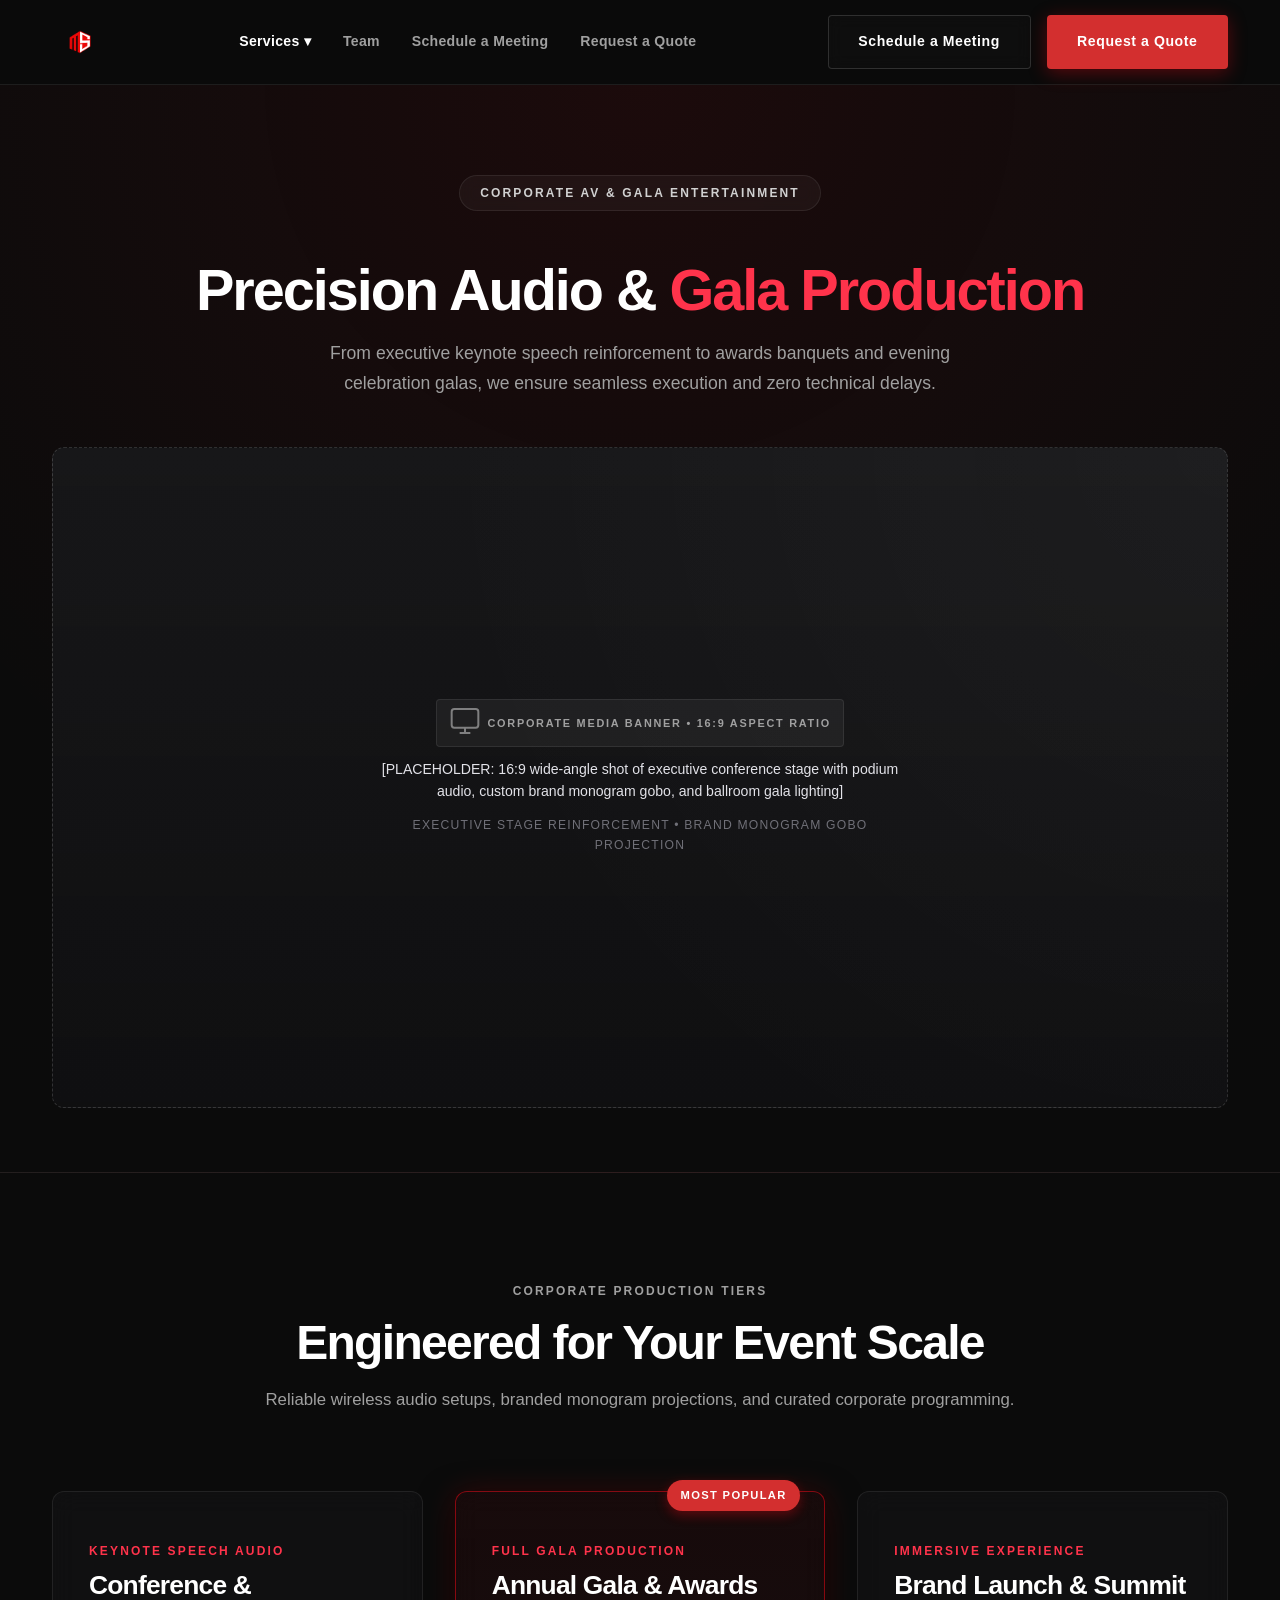
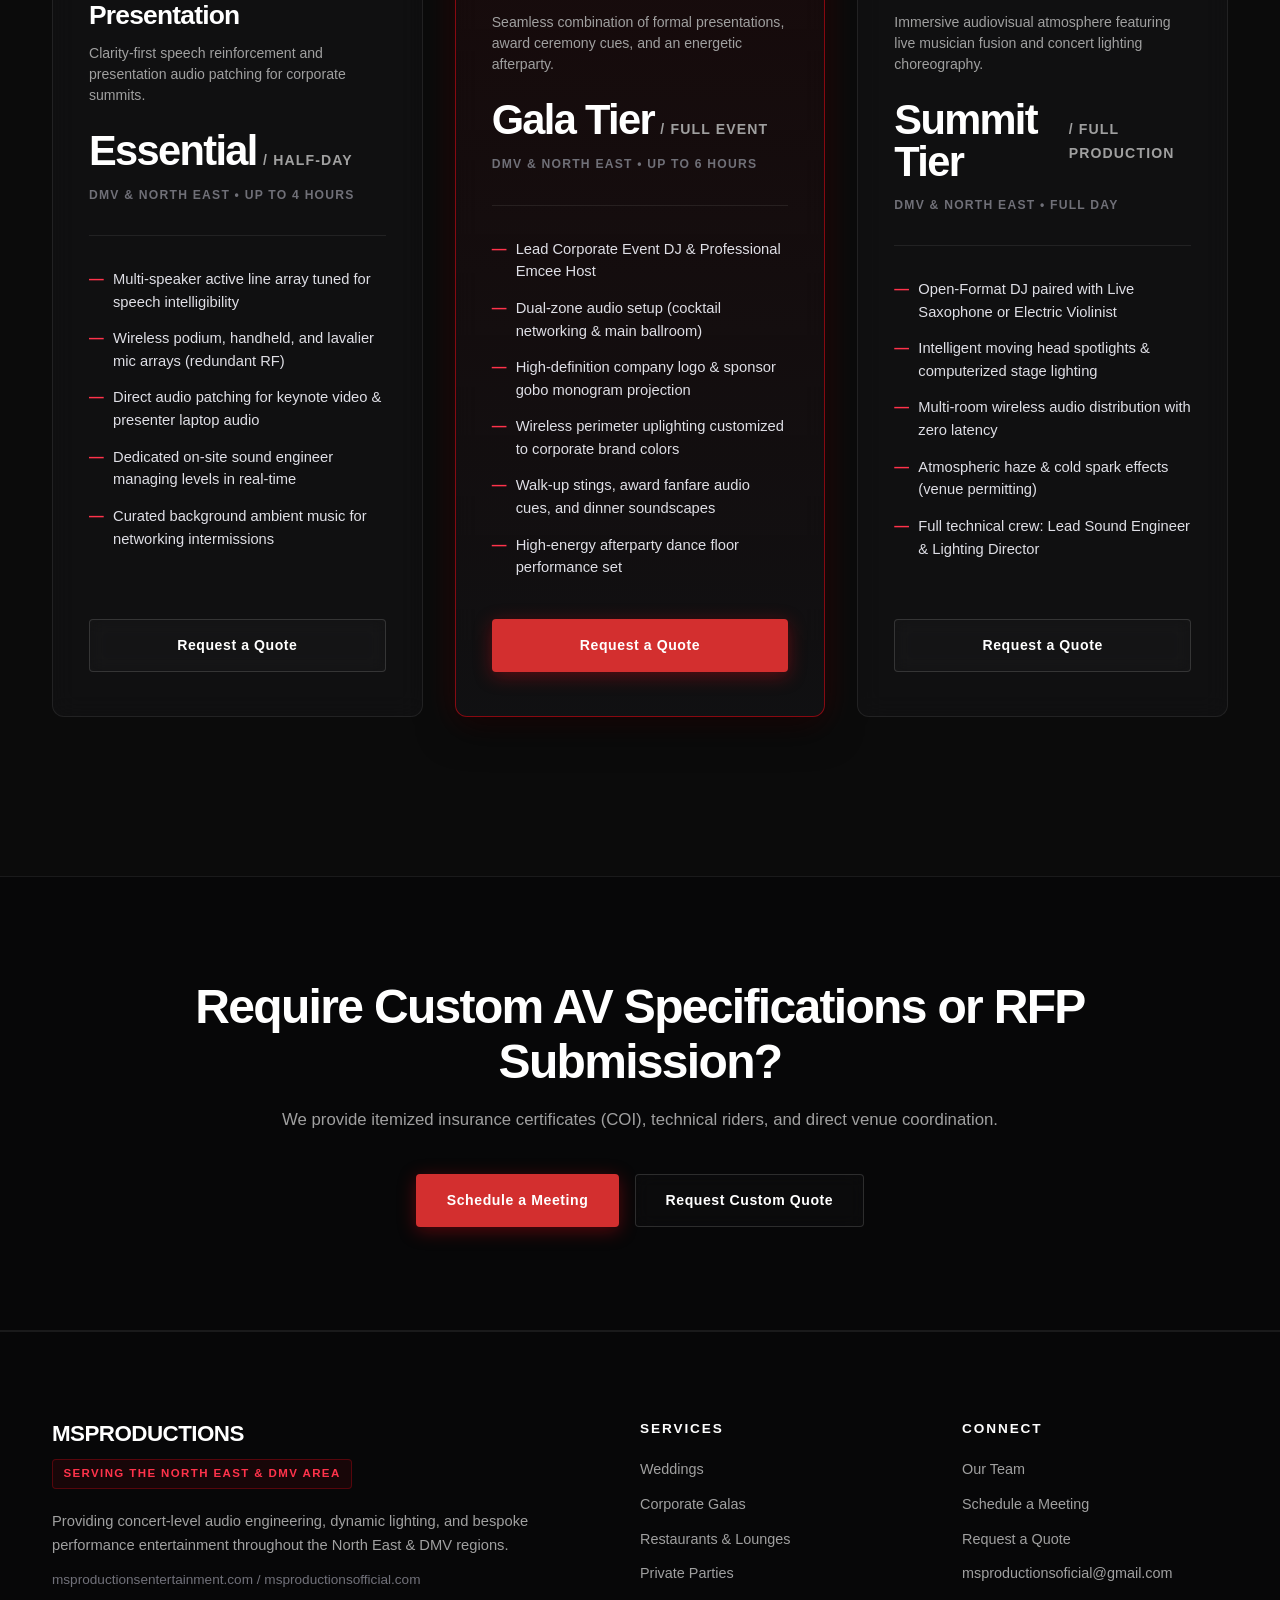
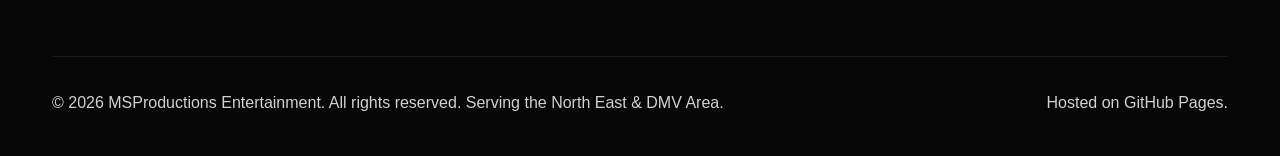
==== commit 68eb710f: "changing design and more modern design" ====
--- a/corporate.html
+++ b/corporate.html
@@ -10,12 +10,12 @@
 </head>
 <body>
 
-  <!-- Global Header -->
+  <!-- Global Header Navigation (Logo 56px-60px) -->
   <header class="site-header">
     <div class="container header-container">
       <a href="index.html" class="logo-link">
         <img src="assets/logoMS.png" alt="MSProductions Logo" class="logo-img" onerror="this.style.display='none'; this.nextElementSibling.style.display='inline-block';">
-        <span style="display:none; font-weight:900; font-size: 1.35rem; letter-spacing:-0.03em;">MS<span class="accent-text">PRODUCTIONS</span></span>
+        <span style="display:none; font-weight:800; font-size: 1.35rem; letter-spacing:-0.03em;">MS<span class="accent-text">PRODUCTIONS</span></span>
       </a>
 
       <button class="mobile-toggle" id="mobile-toggle" aria-label="Toggle navigation">
@@ -53,70 +53,111 @@
         <span class="hero-tagline">Corporate AV & Gala Entertainment</span>
         <h1 class="page-hero-title">Precision Audio & <span class="highlight">Gala Production</span></h1>
         <p class="page-hero-desc">From executive keynote speech reinforcement to awards banquets and evening celebration galas, we ensure seamless execution and zero technical delays.</p>
+
+        <!-- Service Page Banner Placeholder -->
+        <div class="page-banner-wrap">
+          <div class="asset-placeholder aspect-16-9">
+            <div class="placeholder-inner">
+              <span class="placeholder-badge">
+                <svg class="placeholder-icon" viewBox="0 0 24 24"><rect x="2" y="3" width="20" height="14" rx="2" ry="2"/><line x1="8" y1="21" x2="16" y2="21"/><line x1="12" y1="17" x2="12" y2="21"/></svg>
+                Corporate Media Banner • 16:9 Aspect Ratio
+              </span>
+              <p class="placeholder-label">[PLACEHOLDER: 16:9 wide-angle shot of executive conference stage with podium audio, custom brand monogram gobo, and ballroom gala lighting]</p>
+              <span class="placeholder-meta">Executive Stage Reinforcement • Brand Monogram Gobo Projection</span>
+            </div>
+          </div>
+        </div>
       </div>
     </section>
 
-    <!-- Packages Grid -->
+    <!-- Editorial Package Cards -->
     <section class="section">
       <div class="container">
         <div class="section-header">
-          <div class="section-subtitle">Corporate Production Tiers</div>
+          <span class="section-subtitle">Corporate Production Tiers</span>
           <h2 class="section-title">Engineered for Your Event Scale</h2>
           <p class="section-desc">Reliable wireless audio setups, branded monogram projections, and curated corporate programming.</p>
         </div>
 
-        <div class="pricing-grid">
-          <!-- Package 1 -->
-          <div class="pricing-card">
-            <div class="pricing-header">
-              <h3 class="package-name">Conference & Presentation</h3>
-              <p class="package-desc">Clarity-first speech reinforcement and presentation audio.</p>
-              <div class="package-price">Essential <span>/ Half-Day</span></div>
-            </div>
-            <ul class="package-features">
-              <li>Multi-speaker line array for speech intelligibility</li>
-              <li>Wireless podium and lavalier mic arrays</li>
-              <li>Audio patching for laptop video & presentation audio</li>
-              <li>Dedicated on-site audio technician</li>
-              <li>Background networking ambient music</li>
+        <div class="editorial-packages-grid">
+          <!-- Package 1: Conference & Presentation -->
+          <div class="editorial-pkg-card">
+            <div class="pkg-header">
+              <span class="pkg-eyebrow">Keynote Speech Audio</span>
+              <h3 class="pkg-name">Conference & Presentation</h3>
+              <p class="pkg-subtitle">Clarity-first speech reinforcement and presentation audio patching for corporate summits.</p>
+              <div class="pkg-price-wrap">
+                <span class="pkg-price-amount">Essential</span>
+                <span class="pkg-price-currency">/ Half-Day</span>
+              </div>
+              <span class="pkg-duration-pill">DMV & North East • Up to 4 Hours</span>
+            </div>
+
+            <ul class="pkg-inclusions">
+              <li>Multi-speaker active line array tuned for speech intelligibility</li>
+              <li>Wireless podium, handheld, and lavalier mic arrays (redundant RF)</li>
+              <li>Direct audio patching for keynote video & presenter laptop audio</li>
+              <li>Dedicated on-site sound engineer managing levels in real-time</li>
+              <li>Curated background ambient music for networking intermissions</li>
             </ul>
-            <a href="quote.html?package=corporate-conference" class="btn btn-outline btn-block">Request a Quote</a>
-          </div>
-
-          <!-- Package 2: Featured -->
-          <div class="pricing-card featured">
-            <div class="badge-featured">Most Popular</div>
-            <div class="pricing-header">
-              <h3 class="package-name">Annual Gala & Awards</h3>
-              <p class="package-desc">Seamless combination of formal presentations and celebratory party.</p>
-              <div class="package-price">Gala <span>/ Full Event</span></div>
-            </div>
-            <ul class="package-features">
-              <li>Lead Corporate DJ & Professional Emcee Host</li>
-              <li>Dual-zone audio setup (cocktail reception & ballroom)</li>
-              <li>High-definition logo & sponsor gobo monogram</li>
-              <li>Wireless perimeter uplighting in corporate brand colors</li>
-              <li>Walk-up stings, award cues, and dinner soundscapes</li>
-              <li>High-energy afterparty dance floor set</li>
+
+            <div class="pkg-action">
+              <a href="quote.html?package=corporate-conference" class="btn btn-outline btn-block">Request a Quote</a>
+            </div>
+          </div>
+
+          <!-- Package 2: Annual Gala & Awards (Featured) -->
+          <div class="editorial-pkg-card featured">
+            <span class="pkg-badge">Most Popular</span>
+            <div class="pkg-header">
+              <span class="pkg-eyebrow">Full Gala Production</span>
+              <h3 class="pkg-name">Annual Gala & Awards</h3>
+              <p class="pkg-subtitle">Seamless combination of formal presentations, award ceremony cues, and an energetic afterparty.</p>
+              <div class="pkg-price-wrap">
+                <span class="pkg-price-amount">Gala Tier</span>
+                <span class="pkg-price-currency">/ Full Event</span>
+              </div>
+              <span class="pkg-duration-pill">DMV & North East • Up to 6 Hours</span>
+            </div>
+
+            <ul class="pkg-inclusions">
+              <li>Lead Corporate Event DJ & Professional Emcee Host</li>
+              <li>Dual-zone audio setup (cocktail networking & main ballroom)</li>
+              <li>High-definition company logo & sponsor gobo monogram projection</li>
+              <li>Wireless perimeter uplighting customized to corporate brand colors</li>
+              <li>Walk-up stings, award fanfare audio cues, and dinner soundscapes</li>
+              <li>High-energy afterparty dance floor performance set</li>
             </ul>
-            <a href="quote.html?package=corporate-gala" class="btn btn-primary btn-block">Request a Quote</a>
-          </div>
-
-          <!-- Package 3 -->
-          <div class="pricing-card">
-            <div class="pricing-header">
-              <h3 class="package-name">Brand Launch & Summit</h3>
-              <p class="package-desc">Immersive audiovisual atmosphere with live musician fusion.</p>
-              <div class="package-price">Summit <span>/ Full Production</span></div>
-            </div>
-            <ul class="package-features">
-              <li>DJ + Live Saxophone or Electric Violinist</li>
-              <li>Intelligent moving head spotlights & stage lighting</li>
-              <li>Multi-room wireless audio distribution</li>
-              <li>Atmospheric haze effects (venue permitting)</li>
-              <li>Full technical crew: Sound Engineer & Lighting Director</li>
+
+            <div class="pkg-action">
+              <a href="quote.html?package=corporate-gala" class="btn btn-primary btn-block">Request a Quote</a>
+            </div>
+          </div>
+
+          <!-- Package 3: Brand Launch & Summit -->
+          <div class="editorial-pkg-card">
+            <div class="pkg-header">
+              <span class="pkg-eyebrow">Immersive Experience</span>
+              <h3 class="pkg-name">Brand Launch & Summit</h3>
+              <p class="pkg-subtitle">Immersive audiovisual atmosphere featuring live musician fusion and concert lighting choreography.</p>
+              <div class="pkg-price-wrap">
+                <span class="pkg-price-amount">Summit Tier</span>
+                <span class="pkg-price-currency">/ Full Production</span>
+              </div>
+              <span class="pkg-duration-pill">DMV & North East • Full Day</span>
+            </div>
+
+            <ul class="pkg-inclusions">
+              <li>Open-Format DJ paired with Live Saxophone or Electric Violinist</li>
+              <li>Intelligent moving head spotlights & computerized stage lighting</li>
+              <li>Multi-room wireless audio distribution with zero latency</li>
+              <li>Atmospheric haze & cold spark effects (venue permitting)</li>
+              <li>Full technical crew: Lead Sound Engineer & Lighting Director</li>
             </ul>
-            <a href="quote.html?package=corporate-summit" class="btn btn-outline btn-block">Request a Quote</a>
+
+            <div class="pkg-action">
+              <a href="quote.html?package=corporate-summit" class="btn btn-outline btn-block">Request a Quote</a>
+            </div>
           </div>
         </div>
       </div>
@@ -125,10 +166,12 @@
     <!-- Bottom CTA -->
     <section class="section section-alt" style="text-align: center;">
       <div class="container">
-        <h2 class="section-title">Require Custom AV Requirements or RFP Submission?</h2>
-        <p class="section-desc" style="margin-bottom: 2rem;">We provide itemized insurance certificates (COI), technical riders, and direct venue coordination.</p>
-        <a href="schedule.html" class="btn btn-primary" style="margin-right: 0.75rem;">Schedule a Meeting</a>
-        <a href="quote.html" class="btn btn-outline">Request Custom Quote</a>
+        <h2 class="section-title">Require Custom AV Specifications or RFP Submission?</h2>
+        <p class="section-desc" style="margin-bottom: 2.5rem;">We provide itemized insurance certificates (COI), technical riders, and direct venue coordination.</p>
+        <div style="display: inline-flex; gap: 1rem; flex-wrap: wrap; justify-content: center;">
+          <a href="schedule.html" class="btn btn-primary">Schedule a Meeting</a>
+          <a href="quote.html" class="btn btn-outline">Request Custom Quote</a>
+        </div>
       </div>
     </section>
   </main>
@@ -139,8 +182,8 @@
       <div class="footer-grid">
         <div class="footer-brand">
           <h3>MSPRODUCTIONS</h3>
-          <span class="region-tag">Serving the North East Area</span>
-          <p>Providing concert-level audio engineering, dynamic lighting, and bespoke performance entertainment throughout the North East region.</p>
+          <span class="region-tag">Serving the North East & DMV Area</span>
+          <p>Providing concert-level audio engineering, dynamic lighting, and bespoke performance entertainment throughout the North East & DMV regions.</p>
           <p style="margin-top: 0.75rem; font-size: 0.85rem; color: #71717a;">msproductionsentertainment.com / msproductionsofficial.com</p>
         </div>
         <div class="footer-col">
@@ -163,7 +206,7 @@
         </div>
       </div>
       <div class="footer-bottom">
-        <p>&copy; <span id="current-year"></span> MSProductions Entertainment. All rights reserved. Serving the North East Area.</p>
+        <p>&copy; <span id="current-year"></span> MSProductions Entertainment. All rights reserved. Serving the North East & DMV Area.</p>
         <p>Hosted on GitHub Pages.</p>
       </div>
     </div>
--- a/styles.css
+++ b/styles.css
@@ -1,117 +1,228 @@
+/* ==========================================================================
+   MSPRODUCTIONS ENTERTAINMENT - EDITORIAL DARK LUXURY DESIGN SYSTEM
+   ========================================================================== */
+
 :root {
-  --font-heading: 'Helvetica', 'Helvetica Neue', Arial, sans-serif;
-  --font-main: 'Helvetica', 'Helvetica Neue', Arial, sans-serif;
-  
-  --bg-color: #070709;
-  --bg-surface: #0f0f13;
-  --bg-surface-alt: #16161c;
-  --bg-card: #141419;
-  --border-color: #24242d;
-  --border-color-hover: #3d3d4b;
-  
-  --text-main: #ffffff;
-  --text-muted: #9fa0aa;
-  --text-dim: #6d6e79;
-
-  --red-primary: #d32f2f;
-  --red-hover: #b71c1c;
-  --red-accent: #ff334b;
-  --red-glow: rgba(211, 47, 47, 0.35);
-
-  --shadow-sm: 0 2px 5px rgba(0, 0, 0, 0.5);
-  --shadow-md: 0 6px 16px rgba(0, 0, 0, 0.6);
-  --shadow-lg: 0 16px 36px rgba(0, 0, 0, 0.8);
-
-  --radius-sm: 6px;
-  --radius-md: 10px;
-  --radius-lg: 16px;
-  --max-width: 1200px;
-  --transition: all 0.25s cubic-bezier(0.16, 1, 0.3, 1);
-}
-
-html, body {
+  /* Color Palette - Deep Charcoal & Translucent Panels */
+  --bg-base: #0b0b0b;
+  --bg-deep: #070708;
+  --bg-surface: rgba(18, 18, 20, 0.72);
+  --bg-surface-elevated: rgba(26, 26, 30, 0.85);
+  --bg-card: rgba(255, 255, 255, 0.025);
+  --bg-card-hover: rgba(255, 255, 255, 0.045);
+  --bg-placeholder: #141416;
+
+  /* Razor-thin 1px Outlines */
+  --border-subtle: rgba(255, 255, 255, 0.08);
+  --border-medium: rgba(255, 255, 255, 0.14);
+  --border-hover: rgba(255, 255, 255, 0.22);
+  --border-crimson: rgba(229, 9, 20, 0.55);
+
+  /* Typography Colors */
+  --text-primary: #ffffff;
+  --text-secondary: #d1d1d1;
+  --text-muted: #a0a0a0;
+  --text-dim: #707078;
+
+  /* Signature Crimson Accents */
+  --crimson-primary: #d32f2f;
+  --crimson-accent: #ff334b;
+  --crimson-vibrant: #e50914;
+  --crimson-glow: rgba(229, 9, 20, 0.35);
+  --crimson-subtle-bg: rgba(229, 9, 20, 0.08);
+
+  /* Typography Stacks */
+  --font-headline: 'Helvetica Neue', Helvetica, Arial, sans-serif;
+  --font-body: -apple-system, BlinkMacSystemFont, 'Segoe UI', Roboto, Helvetica, Arial, sans-serif;
+
+  /* Layout & Spacing */
+  --max-width: 1240px;
+  --section-padding: clamp(80px, 8vw, 120px);
+  --radius-xs: 4px;
+  --radius-sm: 8px;
+  --radius-md: 12px;
+  --radius-lg: 18px;
+
+  /* Subtle Editorial Shadows & Transitions */
+  --shadow-subtle: 0 4px 20px rgba(0, 0, 0, 0.5);
+  --shadow-elevated: 0 16px 40px rgba(0, 0, 0, 0.7);
+  --shadow-glow: 0 0 30px rgba(229, 9, 20, 0.2);
+  --transition: all 0.28s cubic-bezier(0.16, 1, 0.3, 1);
+}
+
+/* Base Document Reset & Overflow Enforcement */
+*, *::before, *::after {
+  box-sizing: border-box;
+  margin: 0;
+  padding: 0;
+}
+
+html {
+  font-size: 16px;
+  scroll-behavior: smooth;
   overflow-x: hidden;
   max-width: 100vw;
   width: 100%;
-}
-
-* {
-  box-sizing: border-box;
-  margin: 0;
-  padding: 0;
+  background-color: var(--bg-base);
 }
 
 body {
-  font-family: var(--font-main);
-  background-color: var(--bg-color);
-  color: var(--text-main);
-  line-height: 1.6;
+  font-family: var(--font-body);
+  background-color: var(--bg-base);
+  color: var(--text-secondary);
+  line-height: 1.7;
   -webkit-font-smoothing: antialiased;
+  -moz-osx-font-smoothing: grayscale;
   min-height: 100vh;
   display: flex;
   flex-direction: column;
+  overflow-x: hidden;
+  max-width: 100vw;
+  width: 100%;
 }
 
 main {
   flex: 1;
-}
-
-h1, h2, h3, .hero-title, .page-hero-title, .package-name, .table-heading {
-  font-family: var(--font-heading);
-  letter-spacing: -0.02em;
+  width: 100%;
+}
+
+/* Typography Hierarchy */
+h1, h2, h3, h4, h5, h6,
+.hero-title,
+.page-hero-title,
+.section-title,
+.pkg-name,
+.team-name {
+  font-family: var(--font-headline);
+  color: var(--text-primary);
+  font-weight: 800;
+  letter-spacing: -0.03em;
+  line-height: 1.15;
+}
+
+p {
+  color: var(--text-secondary);
+  font-size: 1rem;
+  line-height: 1.7;
 }
 
 a {
   color: inherit;
   text-decoration: none;
+  transition: var(--transition);
 }
 
 img {
   max-width: 100%;
+  height: auto;
   display: block;
 }
 
+/* Category Eyebrows & Subtitles */
+.category-eyebrow,
+.section-subtitle,
+.hero-tagline,
+.pkg-eyebrow {
+  display: inline-block;
+  font-family: var(--font-headline);
+  font-size: 0.75rem;
+  font-weight: 700;
+  text-transform: uppercase;
+  letter-spacing: 0.18em;
+  color: var(--text-muted);
+}
+
+.hero-tagline {
+  color: var(--text-secondary);
+  background: rgba(255, 255, 255, 0.04);
+  border: 1px solid var(--border-subtle);
+  padding: 0.45rem 1.25rem;
+  border-radius: 9999px;
+  margin-bottom: 2rem;
+  backdrop-filter: blur(8px);
+}
+
+/* Container */
 .container {
+  width: 100%;
   max-width: var(--max-width);
   margin: 0 auto;
-  padding: 0 1.5rem;
-}
-
-/* Header & Navbar (Logo height: 58px-62px) */
+  padding: 0 2rem;
+}
+
+/* Sections & Editorial Rhythm */
+.section {
+  padding: var(--section-padding) 0;
+  position: relative;
+}
+
+.section-alt {
+  background-color: var(--bg-deep);
+  border-top: 1px solid var(--border-subtle);
+  border-bottom: 1px solid var(--border-subtle);
+}
+
+.section-header {
+  text-align: center;
+  max-width: 760px;
+  margin: 0 auto clamp(3.5rem, 6vw, 5rem);
+}
+
+.section-header .section-subtitle {
+  margin-bottom: 0.85rem;
+}
+
+.section-title {
+  font-size: clamp(2rem, 3.8vw, 3rem);
+  letter-spacing: -0.035em;
+  margin-bottom: 1rem;
+}
+
+.section-desc {
+  font-size: 1.05rem;
+  color: var(--text-muted);
+  line-height: 1.7;
+}
+
+/* ==========================================================================
+   NAVIGATION & HEADER
+   ========================================================================== */
+
 .site-header {
   position: sticky;
   top: 0;
   z-index: 1000;
-  background-color: rgba(7, 7, 9, 0.94);
-  backdrop-filter: blur(14px);
-  border-bottom: 1px solid var(--border-color);
+  background-color: rgba(11, 11, 11, 0.88);
+  backdrop-filter: blur(16px);
+  -webkit-backdrop-filter: blur(16px);
+  border-bottom: 1px solid var(--border-subtle);
 }
 
 .header-container {
   display: flex;
   align-items: center;
   justify-content: space-between;
-  height: 88px;
+  height: 84px;
 }
 
 .logo-link {
   display: flex;
   align-items: center;
   gap: 0.85rem;
-  font-family: var(--font-heading);
-  font-weight: 900;
-  font-size: 1.4rem;
-  letter-spacing: -0.03em;
-  color: #ffffff;
+  color: var(--text-primary);
+  font-family: var(--font-headline);
+  font-weight: 800;
+  font-size: 1.35rem;
+  letter-spacing: -0.025em;
 }
 
 .logo-link .accent-text {
-  color: var(--red-accent);
+  color: var(--crimson-accent);
 }
 
 .logo-img {
-  height: 60px;
-  max-height: 62px;
+  height: 56px;
+  max-height: 58px;
   width: auto;
   object-fit: contain;
 }
@@ -119,7 +230,7 @@
 .nav-menu {
   display: flex;
   align-items: center;
-  gap: 1.85rem;
+  gap: 2rem;
   list-style: none;
 }
 
@@ -128,50 +239,52 @@
 }
 
 .nav-link {
+  font-size: 0.88rem;
   font-weight: 600;
-  font-size: 0.92rem;
   color: var(--text-muted);
-  transition: var(--transition);
+  letter-spacing: 0.02em;
+  padding: 0.5rem 0;
   display: inline-flex;
   align-items: center;
   gap: 0.35rem;
-  padding: 0.5rem 0;
+  transition: var(--transition);
 }
 
 .nav-link:hover,
 .nav-link.active {
-  color: #ffffff;
-}
-
-/* Dropdown */
+  color: var(--text-primary);
+}
+
+/* Dropdown Menu */
 .dropdown-menu {
   display: none;
   position: absolute;
   top: 100%;
   left: 0;
-  min-width: 235px;
-  background-color: var(--bg-surface);
-  border: 1px solid var(--border-color);
+  min-width: 240px;
+  background-color: #121215;
+  border: 1px solid var(--border-subtle);
   border-radius: var(--radius-sm);
-  box-shadow: var(--shadow-lg);
+  box-shadow: var(--shadow-elevated);
   list-style: none;
-  padding: 0.5rem 0;
+  padding: 0.65rem 0;
   z-index: 1100;
+  backdrop-filter: blur(14px);
 }
 
 .dropdown-menu li a {
   display: block;
-  padding: 0.7rem 1.25rem;
+  padding: 0.65rem 1.35rem;
   color: var(--text-muted);
-  font-size: 0.9rem;
+  font-size: 0.86rem;
   font-weight: 500;
   transition: var(--transition);
 }
 
 .dropdown-menu li a:hover {
-  background-color: var(--bg-surface-alt);
-  color: #ffffff;
-  padding-left: 1.5rem;
+  background-color: rgba(255, 255, 255, 0.04);
+  color: var(--text-primary);
+  padding-left: 1.6rem;
 }
 
 .nav-item.has-dropdown:hover .dropdown-menu {
@@ -181,60 +294,10 @@
 .header-actions {
   display: flex;
   align-items: center;
-  gap: 0.85rem;
-}
-
-/* Buttons */
-.btn {
-  display: inline-flex;
-  align-items: center;
-  justify-content: center;
-  font-weight: 700;
-  font-size: 0.9rem;
-  letter-spacing: 0.02em;
-  padding: 0.75rem 1.45rem;
-  min-height: 44px;
-  border-radius: var(--radius-sm);
-  transition: var(--transition);
-  cursor: pointer;
-  border: 1px solid transparent;
-  white-space: nowrap;
-}
-
-.btn-primary {
-  background-color: var(--red-primary);
-  color: #ffffff;
-  box-shadow: 0 4px 16px var(--red-glow);
-}
-
-.btn-primary:hover {
-  background-color: var(--red-hover);
-  box-shadow: 0 6px 22px rgba(211, 47, 47, 0.5);
-  transform: translateY(-2px);
-}
-
-.btn-outline {
-  border-color: var(--border-color-hover);
-  color: #ffffff;
-  background-color: rgba(255, 255, 255, 0.02);
-}
-
-.btn-outline:hover {
-  border-color: #ffffff;
-  background-color: rgba(255, 255, 255, 0.08);
-  transform: translateY(-2px);
-}
-
-.btn-sm {
-  padding: 0.5rem 1rem;
-  font-size: 0.85rem;
-  min-height: 38px;
-}
-
-.btn-block {
-  width: 100%;
-}
-
+  gap: 1rem;
+}
+
+/* Mobile Toggle Hamburger */
 .mobile-toggle {
   display: none;
   background: none;
@@ -243,24 +306,21 @@
   padding: 8px;
   width: 44px;
   height: 44px;
-  min-height: 44px;
-  min-width: 44px;
   touch-action: manipulation;
-  -webkit-tap-highlight-color: transparent;
 }
 
 .mobile-toggle span {
   display: block;
-  width: 26px;
-  height: 2.5px;
-  background-color: #ffffff;
+  width: 24px;
+  height: 2px;
+  background-color: var(--text-primary);
   margin: 5px auto;
   transition: transform 0.25s ease, opacity 0.2s ease;
   border-radius: 2px;
 }
 
 .mobile-toggle.active span:nth-child(1) {
-  transform: translateY(7.5px) rotate(45deg);
+  transform: translateY(7px) rotate(45deg);
 }
 
 .mobile-toggle.active span:nth-child(2) {
@@ -268,475 +328,358 @@
 }
 
 .mobile-toggle.active span:nth-child(3) {
-  transform: translateY(-7.5px) rotate(-45deg);
-}
-
-/* Immersive Hero Section */
-.hero {
-  position: relative;
-  min-height: 82vh;
-  display: flex;
+  transform: translateY(-7px) rotate(-45deg);
+}
+
+/* ==========================================================================
+   BUTTONS (EDITORIAL DARK LUXURY)
+   ========================================================================== */
+
+.btn {
+  display: inline-flex;
   align-items: center;
   justify-content: center;
+  font-family: var(--font-headline);
+  font-weight: 700;
+  font-size: 0.88rem;
+  letter-spacing: 0.04em;
+  padding: 0.85rem 1.85rem;
+  min-height: 48px;
+  border-radius: var(--radius-xs);
+  transition: var(--transition);
+  cursor: pointer;
+  border: 1px solid transparent;
+  white-space: nowrap;
+  text-decoration: none;
+}
+
+.btn-primary {
+  background-color: var(--crimson-primary);
+  color: #ffffff;
+  box-shadow: 0 4px 18px var(--crimson-glow);
+}
+
+.btn-primary:hover {
+  background-color: var(--crimson-vibrant);
+  box-shadow: 0 6px 26px rgba(229, 9, 20, 0.45);
+  transform: translateY(-2px);
+}
+
+.btn-outline {
+  border-color: var(--border-medium);
+  color: var(--text-primary);
+  background-color: rgba(255, 255, 255, 0.02);
+  backdrop-filter: blur(8px);
+}
+
+.btn-outline:hover {
+  border-color: var(--text-primary);
+  background-color: rgba(255, 255, 255, 0.08);
+  transform: translateY(-2px);
+}
+
+.btn-sm {
+  padding: 0.55rem 1.25rem;
+  font-size: 0.82rem;
+  min-height: 38px;
+}
+
+.btn-block {
+  width: 100%;
+}
+
+/* ==========================================================================
+   IMAGE PLACEHOLDER SYSTEM
+   ========================================================================== */
+
+.asset-placeholder {
+  position: relative;
+  width: 100%;
+  background-color: var(--bg-placeholder);
+  background-image: 
+    radial-gradient(circle at top right, rgba(255, 255, 255, 0.03) 0%, transparent 60%),
+    linear-gradient(180deg, rgba(255, 255, 255, 0.01) 0%, rgba(0, 0, 0, 0.25) 100%);
+  border: 1px dashed rgba(255, 255, 255, 0.14);
+  border-radius: var(--radius-md);
+  overflow: hidden;
+  display: flex;
+  align-items: center;
+  justify-content: center;
+  padding: 2rem;
+  transition: var(--transition);
+}
+
+.asset-placeholder:hover {
+  border-color: rgba(255, 255, 255, 0.28);
+}
+
+/* Aspect Ratio Modifiers */
+.asset-placeholder.aspect-16-9 {
+  aspect-ratio: 16 / 9;
+}
+
+.asset-placeholder.aspect-4-5 {
+  aspect-ratio: 4 / 5;
+}
+
+.asset-placeholder.aspect-1-1 {
+  aspect-ratio: 1 / 1;
+}
+
+.asset-placeholder.aspect-3-2 {
+  aspect-ratio: 3 / 2;
+}
+
+.asset-placeholder.aspect-21-9 {
+  aspect-ratio: 21 / 9;
+}
+
+/* Placeholder Container & Content */
+.placeholder-inner {
   text-align: center;
+  max-width: 580px;
+  display: flex;
+  flex-direction: column;
+  align-items: center;
+  gap: 0.75rem;
+  padding: 1rem;
+}
+
+.placeholder-badge {
+  display: inline-flex;
+  align-items: center;
+  gap: 0.4rem;
+  font-family: var(--font-headline);
+  font-size: 0.68rem;
+  font-weight: 700;
+  text-transform: uppercase;
+  letter-spacing: 0.16em;
+  color: var(--text-muted);
+  background: rgba(255, 255, 255, 0.05);
+  border: 1px solid var(--border-subtle);
+  padding: 0.3rem 0.75rem;
+  border-radius: var(--radius-xs);
+}
+
+.placeholder-icon {
+  width: 32px;
+  height: 32px;
+  stroke: var(--text-muted);
+  fill: none;
+  stroke-width: 1.5;
+  margin-bottom: 0.25rem;
+  opacity: 0.75;
+}
+
+.placeholder-label {
+  font-family: var(--font-headline);
+  font-size: 0.88rem;
+  line-height: 1.55;
+  color: #e2e2e8;
+  font-weight: 500;
+}
+
+.placeholder-meta {
+  font-size: 0.76rem;
+  color: var(--text-dim);
+  text-transform: uppercase;
+  letter-spacing: 0.1em;
+}
+
+/* ==========================================================================
+   HERO SECTION (MINIMALIST HIGH-FASHION EDITORIAL)
+   ========================================================================== */
+
+.hero-editorial {
+  padding: clamp(4rem, 8vw, 7rem) 0 clamp(3rem, 6vw, 5rem);
+  text-align: center;
+  position: relative;
+}
+
+.hero-editorial-header {
+  max-width: 980px;
+  margin: 0 auto clamp(2.5rem, 5vw, 4rem);
+}
+
+.hero-editorial .hero-title {
+  font-size: clamp(2.6rem, 6.2vw, 4.8rem);
+  font-weight: 900;
+  letter-spacing: -0.04em;
+  line-height: 1.05;
+  margin-bottom: 1.5rem;
+}
+
+.hero-editorial .hero-title .highlight {
+  color: var(--crimson-accent);
+}
+
+.hero-editorial .hero-description {
+  max-width: 720px;
+  margin: 0 auto 2.5rem;
+  font-size: clamp(1.05rem, 1.8vw, 1.2rem);
+  color: var(--text-secondary);
+  line-height: 1.7;
+}
+
+.hero-editorial .hero-actions {
+  display: flex;
+  justify-content: center;
+  align-items: center;
+  gap: 1.25rem;
+}
+
+/* Wide-Bleed Cinematic Hero Container */
+.hero-wide-bleed {
+  width: 100%;
+  max-width: 1240px;
+  margin: 0 auto;
+}
+
+.hero-wide-bleed .asset-placeholder {
+  min-height: 380px;
+  border-radius: var(--radius-lg);
+  border: 1px solid var(--border-medium);
+  box-shadow: var(--shadow-elevated);
+}
+
+/* ==========================================================================
+   PAGE HERO (SUBPAGES)
+   ========================================================================== */
+
+.page-hero {
+  padding: clamp(4rem, 7vw, 6rem) 0 clamp(2.5rem, 5vw, 4rem);
+  text-align: center;
+  position: relative;
+  border-bottom: 1px solid var(--border-subtle);
+  background: radial-gradient(circle at 50% 0%, rgba(229, 9, 20, 0.08) 0%, transparent 70%);
+}
+
+.page-hero-title {
+  font-size: clamp(2.3rem, 4.5vw, 3.6rem);
+  letter-spacing: -0.035em;
+  margin: 0.85rem 0 1rem;
+}
+
+.page-hero-title .highlight {
+  color: var(--crimson-accent);
+}
+
+.page-hero-desc {
+  max-width: 700px;
+  margin: 0 auto;
+  font-size: 1.1rem;
+  color: var(--text-muted);
+  line-height: 1.7;
+}
+
+/* Subpage Banner Placeholder Container */
+.page-banner-wrap {
+  margin-top: 3rem;
+  max-width: 1200px;
+  margin-left: auto;
+  margin-right: auto;
+}
+
+/* ==========================================================================
+   EDITORIAL GALLERY SECTION (ASYMMETRICAL 4-PIECE COLLAGE)
+   ========================================================================== */
+
+.editorial-gallery-grid {
+  display: grid;
+  grid-template-columns: 1fr 1.2fr;
+  gap: 2rem;
+  align-items: start;
+}
+
+.gallery-col-left {
+  display: flex;
+  flex-direction: column;
+  gap: 2rem;
+}
+
+.gallery-col-right {
+  display: flex;
+  flex-direction: column;
+  gap: 2rem;
+}
+
+.editorial-gallery-card {
+  position: relative;
+  border-radius: var(--radius-md);
   overflow: hidden;
-  border-bottom: 1px solid var(--border-color);
-  background-color: #000000;
-}
-
-.hero-media-container {
-  position: absolute;
-  top: 0;
-  left: 0;
-  width: 100%;
-  height: 100%;
-  z-index: 1;
-  overflow: hidden;
-}
-
-.hero-video-bg {
-  width: 100%;
-  height: 100%;
-  object-fit: cover;
-  opacity: 0.38;
-  filter: saturate(1.2) contrast(1.1);
-}
-
-.hero-overlay {
-  position: absolute;
-  top: 0;
-  left: 0;
-  width: 100%;
-  height: 100%;
-  background: radial-gradient(circle at center, rgba(7, 7, 9, 0.5) 0%, rgba(7, 7, 9, 0.92) 80%, #070709 100%),
-              linear-gradient(to bottom, rgba(211, 47, 47, 0.15) 0%, transparent 50%, #070709 100%);
-  z-index: 2;
-}
-
-.hero-content {
-  position: relative;
-  z-index: 3;
-  padding: 5rem 0;
-  max-width: 960px;
-}
-
-.hero-tagline {
-  display: inline-block;
-  font-size: 0.82rem;
-  font-weight: 800;
-  text-transform: uppercase;
-  letter-spacing: 0.12em;
-  color: var(--red-accent);
-  background-color: rgba(211, 47, 47, 0.12);
-  padding: 0.45rem 1.25rem;
-  border-radius: 9999px;
-  border: 1px solid rgba(255, 51, 75, 0.35);
-  margin-bottom: 1.85rem;
-  box-shadow: 0 0 15px rgba(211, 47, 47, 0.2);
-}
-
-.hero-title {
-  font-family: 'Helvetica', 'Helvetica Neue', Arial, sans-serif;
-  font-size: clamp(2.75rem, 6.2vw, 4.8rem);
-  font-weight: 900;
-  line-height: 1.05;
-  letter-spacing: -0.04em;
-  margin-bottom: 1.5rem;
-  text-shadow: 0 4px 20px rgba(0, 0, 0, 0.8);
-}
-
-.hero-title .highlight {
-  color: var(--red-accent);
-  background: linear-gradient(135deg, #ff334b 0%, #d32f2f 100%);
-  -webkit-background-clip: text;
-  -webkit-text-fill-color: transparent;
-}
-
-.hero-description {
-  max-width: 720px;
-  margin: 0 auto 2.75rem;
-  font-size: 1.2rem;
-  color: #c9cad4;
-  text-shadow: 0 2px 10px rgba(0, 0, 0, 0.8);
-}
-
-.hero-actions {
-  display: flex;
-  justify-content: center;
-  gap: 1.35rem;
-}
-
-/* Page Hero */
-.page-hero {
-  padding: 5rem 0 4rem;
-  text-align: center;
-  border-bottom: 1px solid var(--border-color);
-  background: radial-gradient(circle at center top, rgba(211, 47, 47, 0.14) 0%, transparent 70%), var(--bg-surface);
-}
-
-.page-hero-title {
-  font-size: clamp(2.4rem, 4.8vw, 3.5rem);
-  font-weight: 900;
-  letter-spacing: -0.03em;
-  margin-bottom: 1rem;
-}
-
-.page-hero-title .highlight {
-  color: var(--red-accent);
-}
-
-.page-hero-desc {
-  max-width: 720px;
-  margin: 0 auto;
-  font-size: 1.15rem;
-  color: var(--text-muted);
-}
-
-/* Sections */
-.section {
-  padding: 6rem 0;
-}
-
-.section-alt {
-  background-color: var(--bg-surface);
-  border-top: 1px solid var(--border-color);
-  border-bottom: 1px solid var(--border-color);
-}
-
-.section-header {
-  text-align: center;
-  max-width: 700px;
-  margin: 0 auto 4rem;
-}
-
-.section-subtitle {
-  font-size: 0.82rem;
-  font-weight: 800;
-  text-transform: uppercase;
-  letter-spacing: 0.12em;
-  color: var(--red-accent);
-  margin-bottom: 0.6rem;
-}
-
-.section-title {
-  font-size: 2.35rem;
-  font-weight: 900;
-  letter-spacing: -0.03em;
-  margin-bottom: 0.75rem;
-}
-
-.section-desc {
-  color: var(--text-muted);
-  font-size: 1.05rem;
-}
-
-/* Scannable Modern Package Table Layout */
-.pricing-table-container {
-  background: var(--bg-card);
-  border: 1px solid var(--border-color);
-  border-radius: var(--radius-lg);
-  overflow: hidden;
-  box-shadow: var(--shadow-lg);
-  margin-bottom: 3.5rem;
-}
-
-.table-responsive {
-  width: 100%;
-  overflow-x: auto;
-  -webkit-overflow-scrolling: touch;
-}
-
-.pricing-table {
-  width: 100%;
-  border-collapse: collapse;
-  text-align: left;
-  min-width: 760px;
-}
-
-.pricing-table th, 
-.pricing-table td {
-  padding: 1.35rem 1.6rem;
-  border-bottom: 1px solid var(--border-color);
-}
-
-.pricing-table thead th {
-  background-color: var(--bg-surface-alt);
-  font-family: var(--font-heading);
-  font-size: 0.88rem;
-  text-transform: uppercase;
-  letter-spacing: 0.08em;
-  color: var(--text-muted);
-  font-weight: 800;
-}
-
-.pricing-table tbody tr {
+  background-color: var(--bg-card);
+  border: 1px solid var(--border-subtle);
   transition: var(--transition);
 }
 
-.pricing-table tbody tr:hover {
-  background-color: rgba(255, 51, 75, 0.04);
-}
-
-.pricing-table tbody tr.featured-row {
-  background-color: rgba(211, 47, 47, 0.07);
-}
-
-.pricing-table tbody tr:last-child td {
-  border-bottom: none;
-}
-
-.pkg-cell-title {
-  font-family: var(--font-heading);
-  font-weight: 800;
-  font-size: 1.25rem;
-  color: #ffffff;
-  display: flex;
-  align-items: center;
-  gap: 0.6rem;
-}
-
-.pkg-tag {
-  font-family: var(--font-main);
-  font-size: 0.7rem;
-  font-weight: 800;
-  text-transform: uppercase;
-  padding: 0.2rem 0.55rem;
-  border-radius: 4px;
-  background-color: var(--red-primary);
-  color: #ffffff;
-  letter-spacing: 0.04em;
-}
-
-.pkg-cell-price {
-  font-family: var(--font-heading);
-  font-size: 1.65rem;
-  font-weight: 900;
-  color: var(--red-accent);
-  white-space: nowrap;
-}
-
-.pkg-cell-price span {
-  font-family: var(--font-main);
-  font-size: 0.8rem;
-  font-weight: 600;
-  color: var(--text-muted);
-}
-
-.inclusions-list {
-  list-style: none;
+.editorial-gallery-card:hover {
+  border-color: var(--border-medium);
+  transform: translateY(-4px);
+  box-shadow: var(--shadow-elevated);
+}
+
+.gallery-caption {
+  padding: 1.25rem 1.5rem;
+  background-color: rgba(15, 15, 18, 0.95);
+  border-top: 1px solid var(--border-subtle);
   display: flex;
   flex-direction: column;
   gap: 0.35rem;
-  font-size: 0.92rem;
-  color: #e1e2ea;
-}
-
-.inclusions-list li {
-  position: relative;
-  padding-left: 1.3rem;
-}
-
-.inclusions-list li::before {
-  content: "•";
-  position: absolute;
-  left: 0;
-  color: var(--red-accent);
-  font-weight: 900;
-  font-size: 1.1rem;
-  line-height: 1;
-}
-
-.duration-pill {
-  display: inline-block;
-  background: var(--bg-surface-alt);
-  border: 1px solid var(--border-color);
-  padding: 0.25rem 0.65rem;
-  border-radius: 9999px;
-  font-size: 0.8rem;
+}
+
+.gallery-caption .caption-eyebrow {
+  font-size: 0.72rem;
+  text-transform: uppercase;
+  letter-spacing: 0.16em;
+  color: var(--crimson-accent);
   font-weight: 700;
+}
+
+.gallery-caption .caption-title {
+  font-size: 1rem;
+  font-weight: 700;
+  color: var(--text-primary);
+}
+
+.gallery-caption .caption-desc {
+  font-size: 0.85rem;
   color: var(--text-muted);
-}
-
-/* Add-ons Grid */
-.addons-grid {
-  display: grid;
-  grid-template-columns: repeat(auto-fit, minmax(320px, 1fr));
-  gap: 1.5rem;
-}
-
-.addon-card {
-  background: var(--bg-card);
-  border: 1px solid var(--border-color);
-  border-radius: var(--radius-md);
-  padding: 1.75rem;
-  display: flex;
-  justify-content: space-between;
-  align-items: center;
-  transition: var(--transition);
-}
-
-.addon-card:hover {
-  border-color: var(--red-accent);
-  transform: translateY(-3px);
-  box-shadow: var(--shadow-md);
-}
-
-.addon-info h4 {
-  font-family: var(--font-heading);
-  font-size: 1.15rem;
-  font-weight: 800;
-  margin-bottom: 0.35rem;
-}
-
-.addon-info p {
-  color: var(--text-muted);
-  font-size: 0.9rem;
-}
-
-.addon-price {
-  font-family: var(--font-heading);
-  font-size: 1.45rem;
-  font-weight: 900;
-  color: var(--red-accent);
-  white-space: nowrap;
-  padding-left: 1.5rem;
-}
-
-/* Pricing Grid & Cards (Used in Corporate & Parties) */
-.pricing-grid {
-  display: grid;
-  grid-template-columns: repeat(auto-fit, minmax(320px, 1fr));
-  gap: 2rem;
-  align-items: stretch;
-  width: 100%;
-}
-
-.pricing-card {
-  background: var(--bg-card);
-  border: 1px solid var(--border-color);
-  border-radius: var(--radius-lg);
-  padding: 2.5rem 2rem;
-  box-shadow: var(--shadow-sm);
-  display: flex;
-  flex-direction: column;
-  position: relative;
-  transition: var(--transition);
-  width: 100%;
-  box-sizing: border-box;
-}
-
-.pricing-card:hover {
-  box-shadow: var(--shadow-md);
-  border-color: var(--border-color-hover);
-}
-
-.pricing-card.featured {
-  border-color: var(--red-accent);
-  box-shadow: 0 8px 30px rgba(211, 47, 47, 0.25);
-  background: linear-gradient(180deg, rgba(211, 47, 47, 0.05) 0%, var(--bg-card) 100%);
-}
-
-.badge-featured {
-  position: absolute;
-  top: -12px;
-  right: 20px;
-  background-color: var(--red-primary);
-  color: #fff;
-  font-size: 0.75rem;
-  font-weight: 800;
-  letter-spacing: 0.05em;
-  padding: 0.3rem 0.85rem;
-  border-radius: 9999px;
-  text-transform: uppercase;
-  white-space: nowrap;
-}
-
-.pricing-header {
-  margin-bottom: 1.75rem;
-}
-
-.package-name {
-  font-size: 1.45rem;
-  font-weight: 800;
-  letter-spacing: -0.02em;
-  margin-bottom: 0.5rem;
-  word-wrap: break-word;
-}
-
-.package-desc {
-  color: var(--text-muted);
-  font-size: 0.9rem;
-}
-
-.package-price {
-  font-size: 1.85rem;
-  font-weight: 900;
-  margin: 1.25rem 0;
-  display: flex;
-  align-items: baseline;
-  flex-wrap: wrap;
-  gap: 0.25rem;
-  color: #ffffff;
-}
-
-.package-price span {
-  font-size: 0.9rem;
-  font-weight: 500;
-  color: var(--text-muted);
-}
-
-.package-features {
-  list-style: none;
-  margin-bottom: 2.25rem;
-  flex-grow: 1;
-}
-
-.package-features li {
-  position: relative;
-  padding-left: 1.6rem;
-  margin-bottom: 0.85rem;
-  font-size: 0.92rem;
-  color: #e4e4e7;
-  word-wrap: break-word;
-}
-
-.package-features li::before {
-  content: "✓";
-  position: absolute;
-  left: 0;
-  color: var(--red-accent);
-  font-weight: 800;
-}
-
-/* Event Services Grid */
+  line-height: 1.5;
+}
+
+/* ==========================================================================
+   SERVICES GRID (EDITORIAL CARDS)
+   ========================================================================== */
+
 .services-grid {
   display: grid;
-  grid-template-columns: repeat(auto-fit, minmax(280px, 1fr));
+  grid-template-columns: repeat(2, 1fr);
   gap: 2rem;
 }
 
 .service-card {
   background: var(--bg-card);
-  border: 1px solid var(--border-color);
-  border-radius: var(--radius-lg);
+  border: 1px solid var(--border-subtle);
+  border-radius: var(--radius-md);
   overflow: hidden;
-  box-shadow: var(--shadow-sm);
   transition: var(--transition);
   display: flex;
   flex-direction: column;
+  text-decoration: none;
 }
 
 .service-card:hover {
-  transform: translateY(-6px);
-  border-color: var(--red-accent);
-  box-shadow: 0 10px 25px rgba(211, 47, 47, 0.25);
+  border-color: var(--border-medium);
+  transform: translateY(-4px);
+  background-color: var(--bg-card-hover);
+  box-shadow: var(--shadow-elevated);
 }
 
 .service-img-wrapper {
   position: relative;
   width: 100%;
-  height: 220px;
-  background-color: #1a1a22;
+  height: 260px;
+  background-color: var(--bg-placeholder);
   overflow: hidden;
 }
 
@@ -744,48 +687,60 @@
   width: 100%;
   height: 100%;
   object-fit: cover;
-  transition: transform 0.5s ease;
-  filter: brightness(0.9);
+  transition: transform 0.6s cubic-bezier(0.16, 1, 0.3, 1);
+  filter: brightness(0.9) contrast(1.05);
 }
 
 .service-card:hover .service-img {
-  transform: scale(1.06);
-  filter: brightness(1.05);
+  transform: scale(1.05);
+  filter: brightness(1);
 }
 
 .service-content {
-  padding: 1.75rem;
+  padding: 2rem;
   display: flex;
   flex-direction: column;
   flex-grow: 1;
 }
 
+.service-eyebrow {
+  font-size: 0.72rem;
+  text-transform: uppercase;
+  letter-spacing: 0.16em;
+  color: var(--crimson-accent);
+  font-weight: 700;
+  margin-bottom: 0.4rem;
+}
+
 .service-title {
-  font-size: 1.3rem;
+  font-size: 1.35rem;
   font-weight: 800;
-  margin-bottom: 0.5rem;
+  margin-bottom: 0.75rem;
   display: flex;
   align-items: center;
   justify-content: space-between;
 }
 
 .service-title .arrow {
-  color: var(--red-accent);
-  font-size: 1.1rem;
-  transition: transform 0.2s;
+  color: var(--crimson-accent);
+  font-size: 1.2rem;
+  transition: transform 0.25s ease;
 }
 
 .service-card:hover .service-title .arrow {
-  transform: translateX(4px);
+  transform: translateX(6px);
 }
 
 .service-desc {
   color: var(--text-muted);
-  font-size: 0.92rem;
-  line-height: 1.55;
-}
-
-/* Capabilities 5-Pillar Grid */
+  font-size: 0.95rem;
+  line-height: 1.65;
+}
+
+/* ==========================================================================
+   CAPABILITIES (5-PILLAR GRID)
+   ========================================================================== */
+
 .capabilities-grid {
   display: grid;
   grid-template-columns: repeat(auto-fit, minmax(220px, 1fr));
@@ -794,68 +749,273 @@
 
 .capability-card {
   background: var(--bg-card);
-  border: 1px solid var(--border-color);
-  border-radius: var(--radius-md);
-  padding: 2rem 1.5rem;
+  border: 1px solid var(--border-subtle);
+  border-radius: var(--radius-sm);
+  padding: 2.25rem 1.75rem;
   transition: var(--transition);
+  display: flex;
+  flex-direction: column;
 }
 
 .capability-card:hover {
-  border-color: var(--border-color-hover);
-  background: var(--bg-surface-alt);
+  border-color: var(--border-hover);
+  background: rgba(255, 255, 255, 0.04);
+  transform: translateY(-3px);
 }
 
 .capability-icon {
-  width: 48px;
-  height: 48px;
-  border-radius: var(--radius-sm);
-  background: rgba(211, 47, 47, 0.14);
-  border: 1px solid rgba(255, 51, 75, 0.35);
-  color: var(--red-accent);
+  width: 44px;
+  height: 44px;
+  border-radius: var(--radius-xs);
+  background: var(--crimson-subtle-bg);
+  border: 1px solid rgba(229, 9, 20, 0.25);
+  color: var(--crimson-accent);
   display: flex;
   align-items: center;
   justify-content: center;
-  margin-bottom: 1.25rem;
-  font-size: 1.35rem;
+  margin-bottom: 1.35rem;
+  font-size: 1.25rem;
 }
 
 .capability-title {
-  font-size: 1.18rem;
+  font-size: 1.15rem;
   font-weight: 800;
-  margin-bottom: 0.5rem;
+  margin-bottom: 0.65rem;
 }
 
 .capability-desc {
   color: var(--text-muted);
   font-size: 0.88rem;
+  line-height: 1.6;
+}
+
+/* ==========================================================================
+   EDITORIAL PACKAGE CARDS & PRICING (REPLACES DENSE SOFTWARE TABLES)
+   ========================================================================== */
+
+.editorial-packages-grid {
+  display: grid;
+  grid-template-columns: repeat(3, 1fr);
+  gap: 2rem;
+  align-items: stretch;
+  margin-bottom: 3.5rem;
+}
+
+.editorial-pkg-card {
+  background: var(--bg-surface);
+  border: 1px solid var(--border-subtle);
+  border-radius: var(--radius-md);
+  padding: 2.75rem 2.25rem;
+  display: flex;
+  flex-direction: column;
+  position: relative;
+  transition: var(--transition);
+  backdrop-filter: blur(12px);
+  -webkit-backdrop-filter: blur(12px);
+}
+
+.editorial-pkg-card:hover {
+  border-color: var(--border-hover);
+  transform: translateY(-4px);
+  box-shadow: var(--shadow-elevated);
+}
+
+/* Featured / VIP Highlight Tiers */
+.editorial-pkg-card.featured {
+  border-color: var(--border-crimson);
+  background: linear-gradient(180deg, rgba(229, 9, 20, 0.06) 0%, rgba(18, 18, 20, 0.8) 100%);
+  box-shadow: 0 12px 36px rgba(0, 0, 0, 0.6), var(--shadow-glow);
+}
+
+.pkg-badge {
+  position: absolute;
+  top: -12px;
+  right: 24px;
+  background-color: var(--crimson-primary);
+  color: #ffffff;
+  font-family: var(--font-headline);
+  font-size: 0.7rem;
+  font-weight: 800;
+  letter-spacing: 0.12em;
+  text-transform: uppercase;
+  padding: 0.35rem 0.85rem;
+  border-radius: 9999px;
+  box-shadow: 0 4px 12px var(--crimson-glow);
+}
+
+.pkg-badge-vip {
+  background-color: #1a1a1f;
+  border: 1px solid var(--border-medium);
+  color: #ffffff;
+}
+
+.pkg-header {
+  margin-bottom: 2rem;
+  padding-bottom: 1.75rem;
+  border-bottom: 1px solid var(--border-subtle);
+}
+
+.pkg-eyebrow {
+  color: var(--crimson-accent);
+  margin-bottom: 0.5rem;
+}
+
+.pkg-name {
+  font-size: 1.65rem;
+  font-weight: 800;
+  letter-spacing: -0.03em;
+  margin-bottom: 0.75rem;
+}
+
+.pkg-subtitle {
+  color: var(--text-muted);
+  font-size: 0.88rem;
   line-height: 1.5;
-}
-
-/* Team Grid */
+  margin-bottom: 1.5rem;
+}
+
+.pkg-price-wrap {
+  display: flex;
+  align-items: baseline;
+  gap: 0.4rem;
+}
+
+.pkg-price-amount {
+  font-family: var(--font-headline);
+  font-size: 2.6rem;
+  font-weight: 900;
+  color: var(--text-primary);
+  letter-spacing: -0.04em;
+  line-height: 1;
+}
+
+.pkg-price-currency {
+  font-family: var(--font-headline);
+  font-size: 0.88rem;
+  font-weight: 600;
+  color: var(--text-muted);
+  text-transform: uppercase;
+  letter-spacing: 0.08em;
+}
+
+.pkg-duration-pill {
+  display: inline-block;
+  margin-top: 0.75rem;
+  font-size: 0.76rem;
+  font-weight: 600;
+  text-transform: uppercase;
+  letter-spacing: 0.1em;
+  color: var(--text-dim);
+}
+
+/* Itemized Specifications with Custom Editorial Bullets */
+.pkg-inclusions {
+  list-style: none;
+  margin-bottom: 2.5rem;
+  flex-grow: 1;
+  display: flex;
+  flex-direction: column;
+  gap: 0.85rem;
+}
+
+.pkg-inclusions li {
+  position: relative;
+  padding-left: 1.5rem;
+  font-size: 0.92rem;
+  color: #dfdfe6;
+  line-height: 1.55;
+}
+
+.pkg-inclusions li::before {
+  content: "—";
+  position: absolute;
+  left: 0;
+  color: var(--crimson-accent);
+  font-weight: 700;
+}
+
+.pkg-inclusions li strong {
+  color: #ffffff;
+  font-weight: 700;
+}
+
+.pkg-action {
+  margin-top: auto;
+}
+
+/* Add-ons & Peripheral Enhancements */
+.addons-grid {
+  display: grid;
+  grid-template-columns: repeat(2, 1fr);
+  gap: 1.5rem;
+}
+
+.addon-card {
+  background: var(--bg-surface);
+  border: 1px solid var(--border-subtle);
+  border-radius: var(--radius-sm);
+  padding: 2rem 2.25rem;
+  display: flex;
+  justify-content: space-between;
+  align-items: center;
+  transition: var(--transition);
+}
+
+.addon-card:hover {
+  border-color: var(--border-medium);
+  background-color: var(--bg-surface-elevated);
+}
+
+.addon-info h4 {
+  font-size: 1.15rem;
+  font-weight: 800;
+  margin-bottom: 0.35rem;
+}
+
+.addon-info p {
+  color: var(--text-muted);
+  font-size: 0.88rem;
+  line-height: 1.5;
+}
+
+.addon-price {
+  font-family: var(--font-headline);
+  font-size: 1.5rem;
+  font-weight: 800;
+  color: var(--crimson-accent);
+  white-space: nowrap;
+  padding-left: 1.5rem;
+}
+
+/* ==========================================================================
+   TEAM SECTION
+   ========================================================================== */
+
 .team-grid {
   display: grid;
-  grid-template-columns: repeat(auto-fit, minmax(260px, 1fr));
-  gap: 2rem;
+  grid-template-columns: repeat(2, 1fr);
+  gap: 2.5rem;
+  max-width: 980px;
+  margin: 0 auto;
 }
 
 .team-card {
-  background: var(--bg-card);
-  border: 1px solid var(--border-color);
-  border-radius: var(--radius-lg);
+  background: var(--bg-surface);
+  border: 1px solid var(--border-subtle);
+  border-radius: var(--radius-md);
   overflow: hidden;
-  box-shadow: var(--shadow-sm);
   transition: var(--transition);
 }
 
 .team-card:hover {
-  transform: translateY(-5px);
-  border-color: var(--red-accent);
+  border-color: var(--border-medium);
+  transform: translateY(-4px);
 }
 
 .team-photo-wrap {
   width: 100%;
-  height: 280px;
-  background-color: #1a1a22;
+  height: 380px;
+  background-color: #161619;
   overflow: hidden;
 }
 
@@ -863,55 +1023,59 @@
   width: 100%;
   height: 100%;
   object-fit: cover;
-  filter: grayscale(20%);
-  transition: transform 0.4s ease, filter 0.4s ease;
+  filter: grayscale(25%) contrast(1.05);
+  transition: transform 0.5s ease, filter 0.5s ease;
 }
 
 .team-card:hover .team-photo {
   filter: grayscale(0%);
-  transform: scale(1.04);
+  transform: scale(1.03);
 }
 
 .team-info {
-  padding: 1.5rem;
+  padding: 2rem;
 }
 
 .team-name {
-  font-size: 1.2rem;
-  font-weight: 800;
+  font-size: 1.35rem;
   margin-bottom: 0.25rem;
 }
 
 .team-role {
-  color: var(--red-accent);
-  font-size: 0.85rem;
+  color: var(--crimson-accent);
+  font-size: 0.78rem;
   font-weight: 700;
   text-transform: uppercase;
-  letter-spacing: 0.05em;
-  margin-bottom: 0.75rem;
+  letter-spacing: 0.14em;
+  margin-bottom: 1rem;
 }
 
 .team-bio {
   color: var(--text-muted);
-  font-size: 0.88rem;
-  line-height: 1.5;
-}
-
-/* Quote Form & Autocomplete */
+  font-size: 0.92rem;
+  line-height: 1.65;
+}
+
+/* ==========================================================================
+   QUOTE FORM & INPUT CONTROLS
+   ========================================================================== */
+
 .form-container {
-  max-width: 760px;
+  max-width: 800px;
   margin: 0 auto;
-  background: var(--bg-card);
-  border: 1px solid var(--border-color);
-  border-radius: var(--radius-lg);
-  padding: 2.75rem;
-  box-shadow: var(--shadow-lg);
+  background: var(--bg-surface);
+  border: 1px solid var(--border-subtle);
+  border-radius: var(--radius-md);
+  padding: clamp(2rem, 5vw, 3.5rem);
+  backdrop-filter: blur(14px);
+  -webkit-backdrop-filter: blur(14px);
+  box-shadow: var(--shadow-elevated);
 }
 
 .form-grid {
   display: grid;
   grid-template-columns: repeat(2, 1fr);
-  gap: 1.25rem;
+  gap: 1.5rem;
 }
 
 .form-group {
@@ -925,24 +1089,27 @@
 }
 
 .form-label {
-  font-size: 0.85rem;
+  font-family: var(--font-headline);
+  font-size: 0.78rem;
   font-weight: 700;
-  margin-bottom: 0.45rem;
-  color: #e4e4e7;
+  text-transform: uppercase;
+  letter-spacing: 0.12em;
+  color: #cfd0d8;
+  margin-bottom: 0.5rem;
 }
 
 .form-input,
 .form-select,
 .form-textarea {
   width: 100%;
-  min-height: 48px;
-  padding: 0.8rem 1rem;
-  border: 1px solid var(--border-color);
-  border-radius: var(--radius-sm);
+  min-height: 50px;
+  padding: 0.85rem 1.15rem;
+  border: 1px solid rgba(255, 255, 255, 0.12);
+  border-radius: var(--radius-xs);
   font-family: inherit;
-  font-size: 16px; /* Prevents auto-zoom on mobile Safari */
-  color: #ffffff;
-  background-color: var(--bg-surface);
+  font-size: 16px; /* Prevents iOS Safari auto-zoom */
+  color: var(--text-primary);
+  background-color: rgba(16, 16, 18, 0.85);
   transition: var(--transition);
   box-sizing: border-box;
 }
@@ -951,50 +1118,44 @@
 .form-select:focus,
 .form-textarea:focus {
   outline: none;
-  border-color: var(--red-accent);
-  box-shadow: 0 0 0 3px rgba(255, 51, 75, 0.22);
+  border-color: var(--crimson-accent);
+  box-shadow: 0 0 0 3px rgba(229, 9, 20, 0.2);
+  background-color: #121215;
 }
 
 .form-textarea {
   resize: vertical;
-  min-height: 120px;
-}
-
-/* Google Places Autocomplete dropdown dark styling */
-.pac-container {
-  background-color: #141419 !important;
-  border: 1px solid #3d3d4b !important;
-  border-radius: var(--radius-sm) !important;
-  box-shadow: 0 12px 30px rgba(0, 0, 0, 0.8) !important;
-  font-family: var(--font-main) !important;
-  z-index: 9999 !important;
-}
-
-.pac-item {
-  border-top: 1px solid #24242d !important;
-  padding: 8px 12px !important;
-  color: #ffffff !important;
-  cursor: pointer !important;
-}
-
-.pac-item:hover, .pac-item-selected {
-  background-color: #1e1e26 !important;
-}
-
-.pac-item-query {
-  color: #ffffff !important;
-  font-weight: 700 !important;
-}
-
-.pac-matched {
-  color: var(--red-accent) !important;
+  min-height: 130px;
+}
+
+/* Explicit fallback matching for #venueLocation input */
+#venueLocation {
+  width: 100%;
+  min-height: 50px;
+  padding: 0.85rem 1.15rem;
+  border: 1px solid rgba(255, 255, 255, 0.12);
+  border-radius: var(--radius-xs);
+  font-family: inherit;
+  font-size: 16px;
+  color: var(--text-primary);
+  background-color: rgba(16, 16, 18, 0.85);
+  transition: var(--transition);
+  box-sizing: border-box;
+  display: block;
+}
+
+#venueLocation:focus {
+  outline: none;
+  border-color: var(--crimson-accent);
+  box-shadow: 0 0 0 3px rgba(229, 9, 20, 0.2);
+  background-color: #121215;
 }
 
 .form-error {
   display: none;
-  margin-top: 0.4rem;
+  margin-top: 0.45rem;
   font-size: 0.82rem;
-  color: #f87171;
+  color: #ff6b6b;
 }
 
 .form-error.visible {
@@ -1003,82 +1164,52 @@
 
 .form-status {
   display: none;
-  margin-top: 1.25rem;
-  padding: 1rem 1.25rem;
-  border-radius: var(--radius-sm);
+  margin-top: 1.5rem;
+  padding: 1.25rem;
+  border-radius: var(--radius-xs);
   font-size: 0.95rem;
-  line-height: 1.5;
+  line-height: 1.6;
   text-align: center;
 }
 
 .form-status.success {
   display: block;
-  background-color: rgba(34, 197, 94, 0.15);
+  background-color: rgba(34, 197, 94, 0.12);
   border: 1px solid rgba(34, 197, 94, 0.35);
   color: #4ade80;
 }
 
 .form-status.error {
   display: block;
-  background-color: rgba(239, 68, 68, 0.15);
+  background-color: rgba(239, 68, 68, 0.12);
   border: 1px solid rgba(239, 68, 68, 0.35);
   color: #fca5a5;
 }
 
 .form-status.error a {
-  color: #ff334b;
+  color: var(--crimson-accent);
   text-decoration: underline;
   font-weight: 700;
 }
 
-/* Ensure #venueLocation is always permanently active, interactive, and editable */
-#venueLocation,
-#venueLocation.gm-err-autocomplete {
-  display: block !important;
-  visibility: visible !important;
-  opacity: 1 !important;
-  pointer-events: auto !important;
-  cursor: text !important;
-  background-image: none !important;
-  -webkit-user-select: text !important;
-  user-select: text !important;
-}
-
-#venueLocation:focus,
-#venueLocation.gm-err-autocomplete:focus {
-  outline: none !important;
-  border-color: var(--red-accent) !important;
-  box-shadow: 0 0 0 3px rgba(255, 51, 75, 0.22) !important;
-}
-
-/* Suppress Google Maps API Error Dialogs & Modals (dialog overlays only) */
-.gm-err-container, 
-.gm-err-message,
-.gm-err-content,
-div[style*="z-index: 1000000"],
-div[style*="z-index: 1000001"] {
-  display: none !important;
-  visibility: hidden !important;
-  opacity: 0 !important;
-  pointer-events: none !important;
-}
-
-/* Dark Mode Scheduling Widget Container */
+/* ==========================================================================
+   SCHEDULE WIDGET (GOOGLE CALENDAR)
+   ========================================================================== */
+
 .schedule-widget-container {
-  max-width: 960px;
+  max-width: 980px;
   margin: 0 auto;
-  background: #0d0d11;
-  border: 1px solid var(--border-color);
-  border-radius: var(--radius-lg);
+  background: var(--bg-surface);
+  border: 1px solid var(--border-subtle);
+  border-radius: var(--radius-md);
   overflow: hidden;
-  box-shadow: var(--shadow-lg);
-  position: relative;
+  box-shadow: var(--shadow-elevated);
 }
 
 .schedule-widget-header {
   padding: 1.5rem 2rem;
-  background: var(--bg-surface-alt);
-  border-bottom: 1px solid var(--border-color);
+  background: rgba(255, 255, 255, 0.02);
+  border-bottom: 1px solid var(--border-subtle);
   display: flex;
   align-items: center;
   justify-content: space-between;
@@ -1087,12 +1218,13 @@
 }
 
 .schedule-widget-title {
-  font-family: var(--font-heading);
-  font-size: 1.15rem;
-  font-weight: 800;
+  font-family: var(--font-headline);
+  font-size: 1.05rem;
+  font-weight: 700;
   display: flex;
   align-items: center;
-  gap: 0.6rem;
+  gap: 0.65rem;
+  color: var(--text-primary);
 }
 
 .badge-live {
@@ -1100,32 +1232,34 @@
   height: 8px;
   border-radius: 50%;
   background-color: #22c55e;
+  box-shadow: 0 0 8px #22c55e;
   display: inline-block;
-  box-shadow: 0 0 8px #22c55e;
 }
 
 .calendar-iframe-wrapper {
   position: relative;
   width: 100%;
   height: 720px;
-  background: #070709;
+  background: #0b0b0b;
 }
 
 .calendar-iframe {
   width: 100%;
   height: 100%;
   border: 0;
-  /* Dark mode filter inversion to harmonize standard light embeds with seamless dark UI */
   filter: invert(0.92) hue-rotate(180deg) contrast(0.95);
   transition: var(--transition);
 }
 
-/* Footer */
+/* ==========================================================================
+   FOOTER (EDITORIAL DARK LUXURY)
+   ========================================================================== */
+
 .site-footer {
-  background-color: #050507;
-  border-top: 1px solid var(--border-color);
+  background-color: var(--bg-deep);
+  border-top: 1px solid var(--border-subtle);
   color: var(--text-muted);
-  padding: 4.5rem 0 2.5rem;
+  padding: clamp(4rem, 7vw, 6rem) 0 2.5rem;
   font-size: 0.9rem;
   margin-top: auto;
 }
@@ -1133,65 +1267,92 @@
 .footer-grid {
   display: grid;
   grid-template-columns: 2fr 1fr 1fr;
-  gap: 3rem;
-  margin-bottom: 3.5rem;
+  gap: 3.5rem;
+  margin-bottom: 4rem;
 }
 
 .footer-brand h3 {
-  font-family: var(--font-heading);
-  color: #ffffff;
-  font-size: 1.45rem;
-  font-weight: 900;
-  letter-spacing: -0.02em;
-  margin-bottom: 0.6rem;
+  font-size: 1.4rem;
+  font-weight: 800;
+  letter-spacing: -0.025em;
+  margin-bottom: 0.75rem;
+  color: var(--text-primary);
 }
 
 .region-tag {
   display: inline-block;
-  background: rgba(211, 47, 47, 0.15);
-  color: var(--red-accent);
-  border: 1px solid rgba(255, 51, 75, 0.35);
-  font-size: 0.75rem;
-  font-weight: 800;
+  background: var(--crimson-subtle-bg);
+  color: var(--crimson-accent);
+  border: 1px solid rgba(229, 9, 20, 0.3);
+  font-family: var(--font-headline);
+  font-size: 0.72rem;
+  font-weight: 700;
   padding: 0.25rem 0.65rem;
-  border-radius: 4px;
+  border-radius: var(--radius-xs);
   text-transform: uppercase;
-  margin-bottom: 1rem;
-  letter-spacing: 0.08em;
+  margin-bottom: 1.25rem;
+  letter-spacing: 0.12em;
+}
+
+.footer-brand p {
+  color: var(--text-muted);
+  font-size: 0.92rem;
+  line-height: 1.65;
 }
 
 .footer-col h4 {
-  color: #ffffff;
-  font-size: 0.95rem;
+  font-family: var(--font-headline);
+  font-size: 0.85rem;
   font-weight: 700;
-  letter-spacing: 0.02em;
+  text-transform: uppercase;
+  letter-spacing: 0.14em;
+  color: var(--text-primary);
   margin-bottom: 1.25rem;
 }
 
 .footer-links {
   list-style: none;
-}
-
-.footer-links li {
-  margin-bottom: 0.65rem;
+  display: flex;
+  flex-direction: column;
+  gap: 0.65rem;
+}
+
+.footer-links a {
+  color: var(--text-muted);
+  font-size: 0.9rem;
 }
 
 .footer-links a:hover {
-  color: #ffffff;
+  color: var(--text-primary);
 }
 
 .footer-bottom {
-  border-top: 1px solid var(--border-color);
+  border-top: 1px solid var(--border-subtle);
   padding-top: 2rem;
   display: flex;
   justify-content: space-between;
   align-items: center;
   flex-wrap: wrap;
   gap: 1rem;
-  font-size: 0.85rem;
-}
-
-/* Responsive Styles */
+  font-size: 0.82rem;
+  color: var(--text-dim);
+}
+
+/* ==========================================================================
+   RESPONSIVE LAYOUT & MOBILE CONSTRAINTS
+   ========================================================================== */
+
+@media (max-width: 992px) {
+  .editorial-packages-grid {
+    grid-template-columns: repeat(2, 1fr);
+  }
+
+  .editorial-gallery-grid {
+    grid-template-columns: 1fr;
+    gap: 2rem;
+  }
+}
+
 @media (max-width: 860px) {
   .header-container {
     height: 74px;
@@ -1201,10 +1362,6 @@
   .logo-img {
     height: 48px;
     max-height: 50px;
-  }
-
-  .logo-link {
-    font-size: 1.2rem;
   }
 
   .mobile-toggle {
@@ -1213,9 +1370,6 @@
     justify-content: center;
     align-items: center;
     order: 3;
-    width: 44px;
-    height: 44px;
-    padding: 6px;
     z-index: 1002;
   }
 
@@ -1230,9 +1384,9 @@
   }
 
   .header-actions .btn-primary {
-    padding: 0.5rem 0.9rem;
+    padding: 0.5rem 0.95rem;
     font-size: 0.8rem;
-    min-height: 40px;
+    min-height: 38px;
   }
 
   .nav-menu {
@@ -1241,12 +1395,12 @@
     top: 74px;
     left: 0;
     width: 100%;
-    background-color: var(--bg-surface);
+    background-color: #101014;
     flex-direction: column;
-    padding: 1.5rem 1.25rem;
-    border-bottom: 1px solid var(--border-color);
-    box-shadow: 0 20px 30px rgba(0, 0, 0, 0.8);
-    gap: 0.75rem;
+    padding: 1.5rem 1.5rem 2rem;
+    border-bottom: 1px solid var(--border-subtle);
+    box-shadow: var(--shadow-elevated);
+    gap: 0.85rem;
     align-items: stretch;
     z-index: 1001;
     max-height: calc(100vh - 74px);
@@ -1258,43 +1412,26 @@
   }
 
   .nav-link {
-    font-size: 1.05rem;
+    font-size: 1rem;
     padding: 0.75rem 0.5rem;
     width: 100%;
-    border-bottom: 1px solid rgba(255, 255, 255, 0.06);
+    border-bottom: 1px solid rgba(255, 255, 255, 0.05);
   }
 
   .dropdown-menu {
     position: static;
     box-shadow: none;
     border: none;
-    border-left: 2px solid var(--red-accent);
+    border-left: 2px solid var(--crimson-accent);
     padding: 0.25rem 0 0.5rem 1rem;
-    margin: 0.25rem 0 0.5rem 0.5rem;
+    margin: 0.35rem 0 0.5rem 0.5rem;
     display: block;
     background: rgba(255, 255, 255, 0.02);
-    border-radius: 0 var(--radius-sm) var(--radius-sm) 0;
   }
 
   .dropdown-menu li a {
     padding: 0.5rem 0.75rem;
-    font-size: 0.92rem;
-  }
-
-  .hero-title {
-    font-size: clamp(2rem, 5vw, 2.75rem);
-  }
-
-  .hero-actions {
-    flex-direction: column;
-    gap: 0.85rem;
-    width: 100%;
-    max-width: 380px;
-    margin: 0 auto;
-  }
-
-  .hero-actions .btn {
-    width: 100%;
+    font-size: 0.9rem;
   }
 
   .footer-grid {
@@ -1304,10 +1441,10 @@
 }
 
 @media (max-width: 768px) {
-  /* Prevent horizontal overflow */
+  /* Strict enforcement of zero horizontal overflow */
   html, body {
-    overflow-x: hidden;
-    max-width: 100vw;
+    overflow-x: hidden !important;
+    max-width: 100vw !important;
   }
 
   .container {
@@ -1315,223 +1452,80 @@
   }
 
   .section {
-    padding: 4rem 0;
-  }
-
-  .section-header {
-    margin-bottom: 2.5rem;
-  }
-
-  .section-title {
-    font-size: 1.85rem;
-  }
-
-  .page-hero {
-    padding: 3.5rem 0 2.5rem;
-  }
-
-  .page-hero-title {
-    font-size: 2rem;
-  }
-
-  .page-hero-desc {
-    font-size: 1rem;
-  }
-
-  /* Package & Pricing Cards: 100% width stacking without clipping */
-  .pricing-grid {
+    padding: 4.5rem 0;
+  }
+
+  /* Editorial Packages & Grids Collapse Smoothly into 1 Column */
+  .editorial-packages-grid {
     grid-template-columns: 1fr;
     gap: 1.75rem;
-    width: 100%;
-  }
-
-  .pricing-card {
-    width: 100%;
-    max-width: 100%;
-    padding: 2rem 1.25rem;
-    margin: 0;
-    box-sizing: border-box;
-  }
-
-  .package-price {
-    font-size: 1.6rem;
-  }
-
-  /* Scannable Package Table: Transform into clean 100% width stacked cards on mobile */
-  .pricing-table-container {
-    background: transparent;
-    border: none;
-    box-shadow: none;
-    margin-bottom: 2.5rem;
-  }
-
-  .table-responsive {
-    overflow-x: visible;
-    width: 100%;
-  }
-
-  .pricing-table {
-    display: block;
-    min-width: 0;
-    width: 100%;
-  }
-
-  .pricing-table thead {
-    display: none;
-  }
-
-  .pricing-table tbody {
-    display: flex;
-    flex-direction: column;
+  }
+
+  .editorial-pkg-card {
+    padding: 2.25rem 1.5rem;
+  }
+
+  .editorial-gallery-grid {
+    grid-template-columns: 1fr;
+  }
+
+  .services-grid {
+    grid-template-columns: 1fr;
     gap: 1.5rem;
-    width: 100%;
-  }
-
-  .pricing-table tbody tr {
-    display: flex;
-    flex-direction: column;
-    width: 100%;
-    background: var(--bg-card);
-    border: 1px solid var(--border-color);
-    border-radius: var(--radius-lg);
-    padding: 1.5rem 1.25rem;
-    box-shadow: var(--shadow-sm);
-    position: relative;
-    box-sizing: border-box;
-  }
-
-  .pricing-table tbody tr.featured-row {
-    border-color: var(--red-accent);
-    box-shadow: 0 8px 25px rgba(211, 47, 47, 0.2);
-    background: linear-gradient(180deg, rgba(211, 47, 47, 0.08) 0%, var(--bg-card) 100%);
-  }
-
-  .pricing-table td {
-    display: block;
-    width: 100%;
-    padding: 0.4rem 0;
-    border-bottom: none;
-    box-sizing: border-box;
-  }
-
-  .pricing-table td:last-child {
-    padding-top: 1rem;
-  }
-
-  .pkg-cell-title {
-    font-size: 1.2rem;
-    flex-wrap: wrap;
-    gap: 0.4rem;
-  }
-
-  .pkg-cell-price {
-    font-size: 1.5rem;
-  }
-
-  .inclusions-list {
-    font-size: 0.9rem;
-  }
-
-  .inclusions-list li {
-    word-wrap: break-word;
-  }
-
-  /* Add-ons Grid */
+  }
+
   .addons-grid {
     grid-template-columns: 1fr;
-    gap: 1rem;
-    width: 100%;
+    gap: 1.25rem;
   }
 
   .addon-card {
     flex-direction: column;
     align-items: flex-start;
-    padding: 1.25rem;
+    padding: 1.5rem;
     gap: 0.75rem;
-    width: 100%;
-    box-sizing: border-box;
   }
 
   .addon-price {
     padding-left: 0;
-    font-size: 1.35rem;
-  }
-
-  /* Services Grid */
-  .services-grid {
-    grid-template-columns: 1fr;
-    gap: 1.5rem;
-    width: 100%;
-  }
-
-  .service-card {
-    width: 100%;
-    box-sizing: border-box;
-  }
-
-  /* Capabilities Grid */
-  .capabilities-grid {
-    grid-template-columns: 1fr;
-    gap: 1rem;
-    width: 100%;
-  }
-
-  .capability-card {
-    width: 100%;
-    box-sizing: border-box;
-  }
-
-  /* Team Grid */
+  }
+
   .team-grid {
     grid-template-columns: 1fr;
-    gap: 1.5rem;
-    width: 100%;
-  }
-
-  .team-card {
-    width: 100%;
-    box-sizing: border-box;
+    gap: 1.75rem;
   }
 
   .team-photo-wrap {
     height: 320px;
   }
 
-  /* Form Layout */
+  .hero-editorial .hero-actions {
+    flex-direction: column;
+    width: 100%;
+    max-width: 360px;
+    margin: 0 auto;
+    gap: 0.85rem;
+  }
+
+  .hero-editorial .hero-actions .btn {
+    width: 100%;
+  }
+
   .form-container {
-    padding: 1.75rem 1.25rem;
-    width: 100%;
-    box-sizing: border-box;
+    padding: 2rem 1.25rem;
   }
 
   .form-grid {
-    grid-template-columns: 1fr !important;
+    grid-template-columns: 1fr;
     gap: 1.25rem;
-    width: 100%;
-  }
-
-  .form-group {
-    width: 100%;
   }
 
   .form-group.full-width {
-    grid-column: span 1 !important;
-  }
-
-  .form-input,
-  .form-select,
-  .form-textarea {
-    min-height: 48px;
-    font-size: 16px; /* Prevents auto-zoom on iOS Safari */
-  }
-
-  .btn {
-    min-height: 44px;
-  }
-
-  /* Schedule widget iframe container */
+    grid-column: span 1;
+  }
+
   .calendar-iframe-wrapper {
-    height: 600px;
+    height: 580px;
   }
 }
 
@@ -1540,27 +1534,19 @@
     padding: 0 1rem;
   }
 
-  .logo-img {
-    height: 42px;
-  }
-
   .header-actions .btn-primary {
     display: none;
   }
 
-  .hero-content {
-    padding: 3.5rem 0;
-  }
-
-  .hero-title {
-    font-size: 2.1rem;
+  .hero-editorial {
+    padding: 3.5rem 0 2.5rem;
+  }
+
+  .pkg-price-amount {
+    font-size: 2.2rem;
   }
 
   .form-container {
-    padding: 1.5rem 1rem;
-  }
-
-  .schedule-widget-header {
-    padding: 1rem 1.25rem;
-  }
-}
+    padding: 1.75rem 1rem;
+  }
+}
